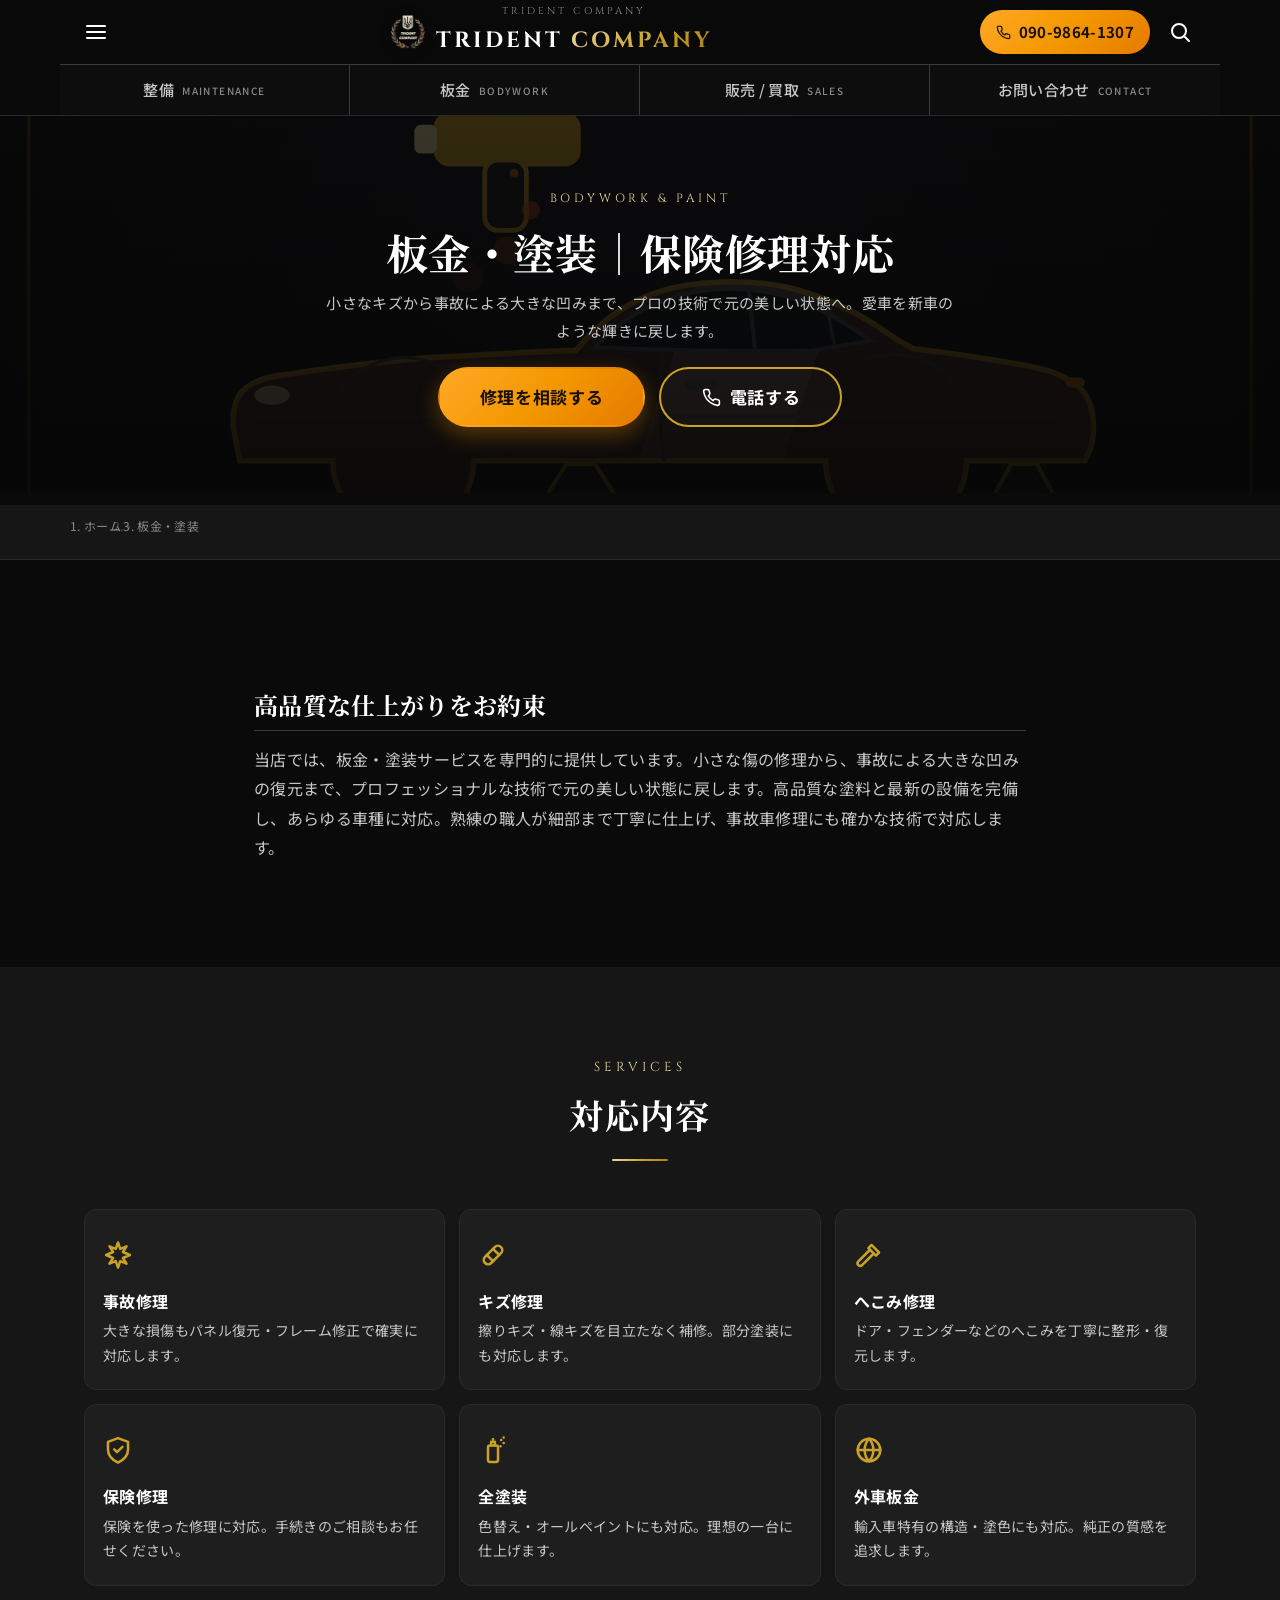
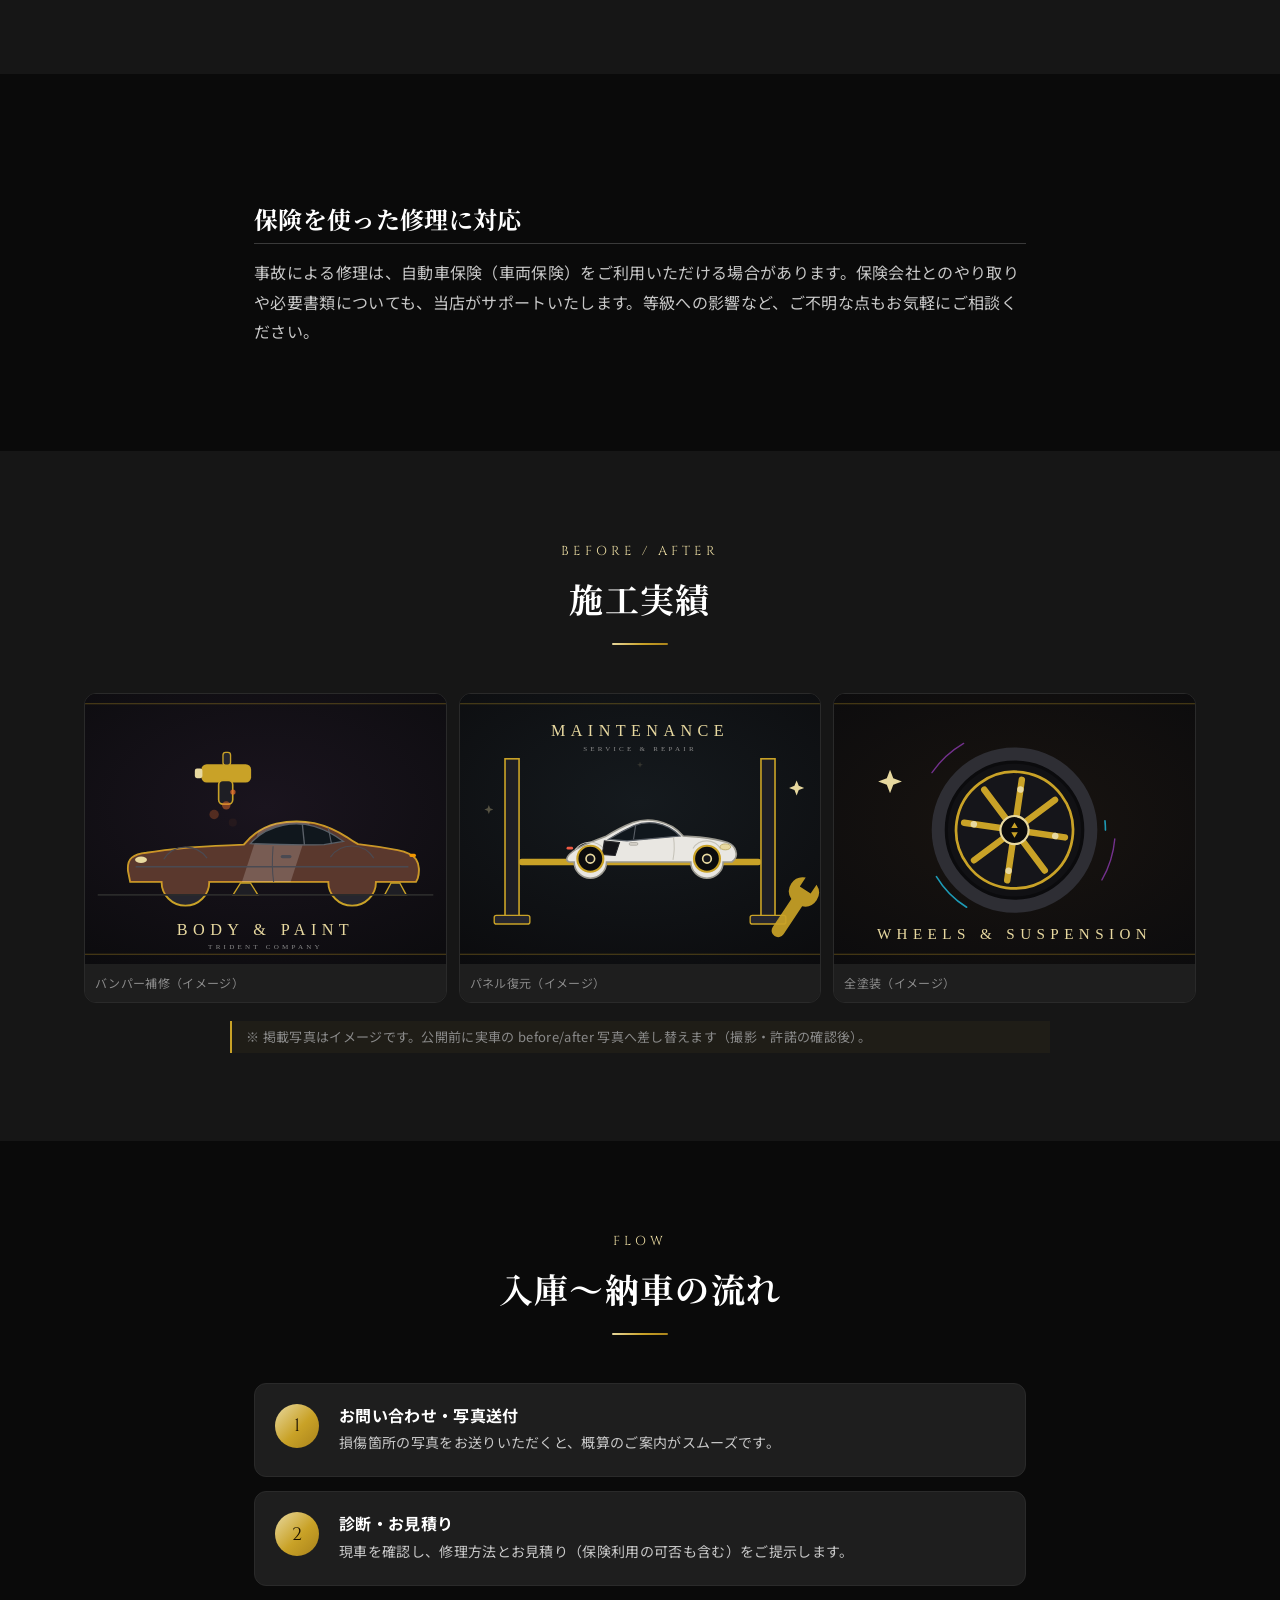
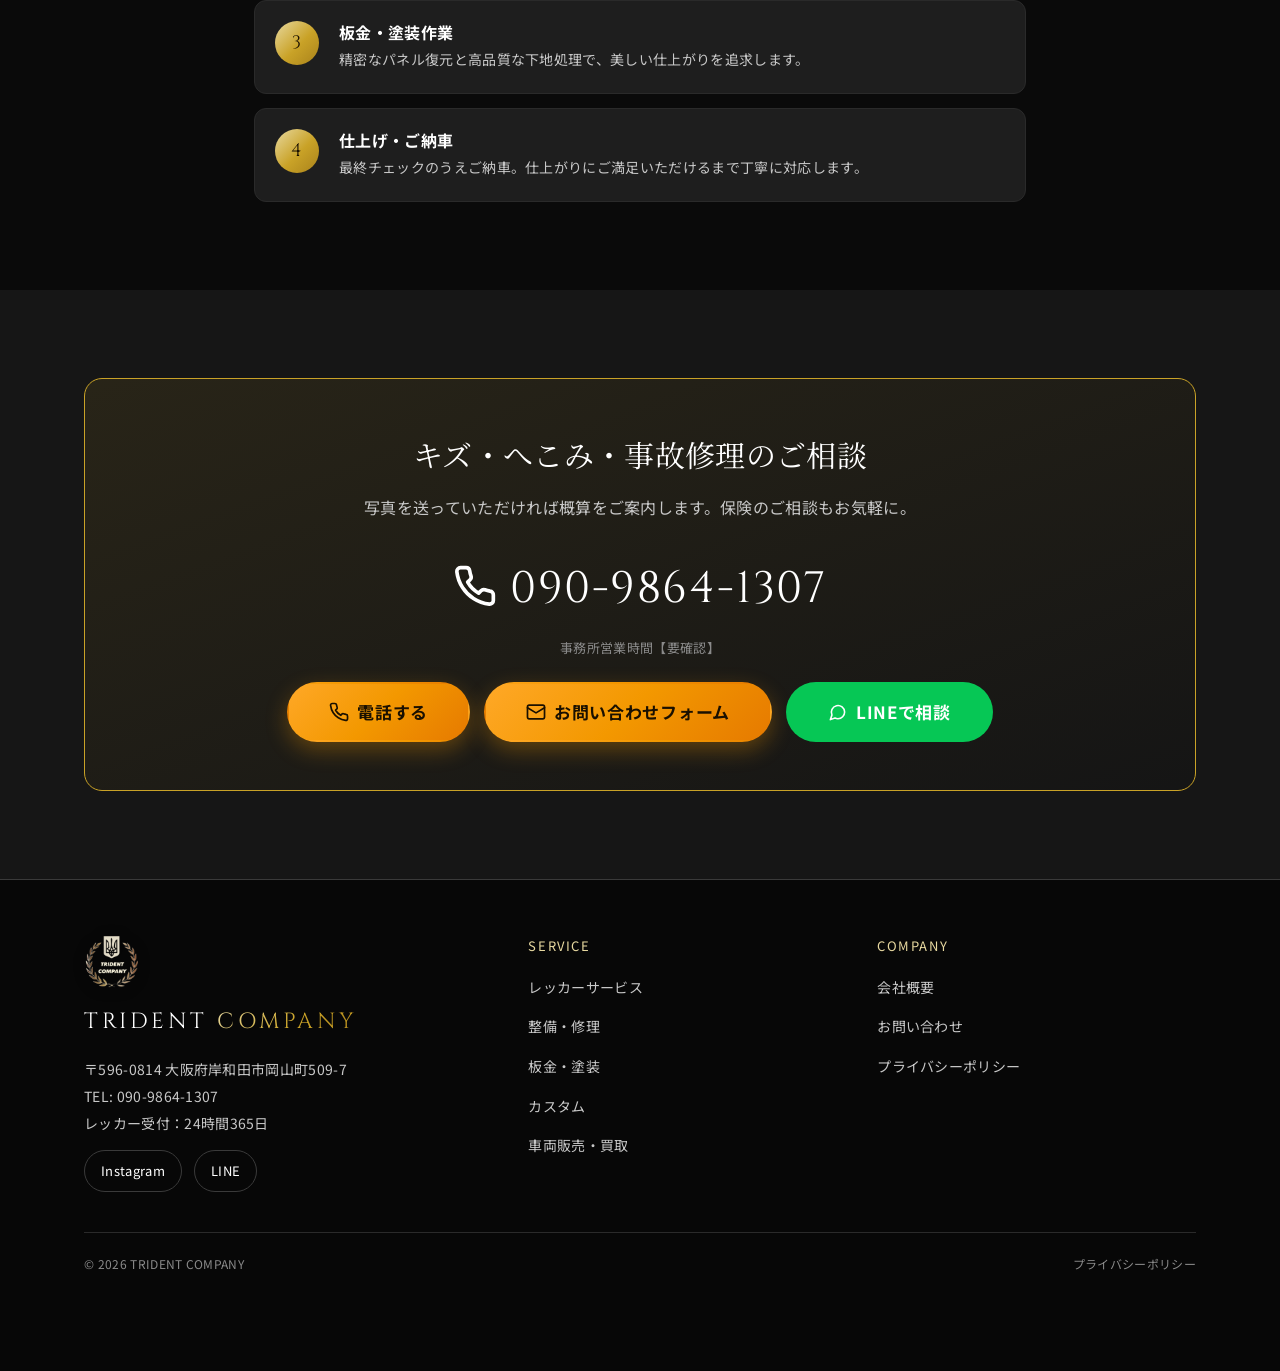
==== bodywork/index.html @ 6228c6a9 "TRYDENT COMPANY サイト v2: 各アニメーションSVGの車を実車のボディフォルムに更新 Co-Authored-By: Claude Fable 5 <noreply@anthropi" ====
<!DOCTYPE html>
<html lang="ja">
<head>
<meta charset="UTF-8">
<meta name="viewport" content="width=device-width, initial-scale=1">
<title>板金・塗装｜岸和田・大阪の板金塗装・保険修理｜TRIDENT COMPANY</title>
<meta name="description" content="岸和田・大阪で板金塗装なら TRIDENT COMPANY。事故修理・キズ修理・へこみ修理・全塗装・外車板金に対応。保険を使った修理もお任せください。高品質な塗料と最新設備で、愛車を新車のような輝きに。">
<link rel="preconnect" href="https://fonts.googleapis.com">
<link rel="preconnect" href="https://fonts.gstatic.com" crossorigin>
<link href="https://fonts.googleapis.com/css2?family=Cinzel:wght@500;600;700&family=Noto+Sans+JP:wght@400;500;700&family=Noto+Serif+JP:wght@500;700&display=swap" rel="stylesheet">
<link rel="stylesheet" href="../assets/css/style.css">
</head>
<body>

<header class="site-header">
  <div class="header-bar">
    <button class="icon-btn" data-drawer-open aria-label="メニューを開く" aria-expanded="false" aria-controls="drawer"><svg viewBox="0 0 24 24" fill="none" stroke="currentColor" stroke-width="2"><path d="M3 6h18M3 12h18M3 18h18" stroke-linecap="round"/></svg></button>
    <a href="../index.html" class="header-logo" aria-label="TRIDENT COMPANY トップへ"><img src="../assets/img/logo.png" alt="TRIDENT COMPANY エンブレム" class="header-emblem" width="36" height="36"><span class="header-logo__text"><span class="header-logo__sub">TRIDENT COMPANY</span><span class="header-logo__main"><span class="t">TRIDENT</span> <span class="c">COMPANY</span></span></span></a>
    <a href="tel:09098641307" class="header-tel"><span class="icn icn--tel" aria-hidden="true"></span> 090-9864-1307</a>
    <button class="icon-btn" aria-label="サイト内検索"><svg viewBox="0 0 24 24" fill="none" stroke="currentColor" stroke-width="2"><circle cx="11" cy="11" r="7"/><path d="M21 21l-4-4" stroke-linecap="round"/></svg></button>
  </div>
  <nav class="boxnav" aria-label="主要ナビゲーション">
    <a class="boxnav__item" href="../maintenance/index.html">整備 <span class="em">MAINTENANCE</span></a>
    <a class="boxnav__item" href="../bodywork/index.html">板金 <span class="em">BODYWORK</span></a>
    <a class="boxnav__item" href="../sales/index.html">販売 / 買取 <span class="em">SALES</span></a>
    <a class="boxnav__item" href="../contact/index.html">お問い合わせ <span class="em">CONTACT</span></a>
  </nav>
</header>

<div class="drawer" id="drawer">
  <div class="drawer__overlay" data-drawer-close></div>
  <div class="drawer__panel" role="dialog" aria-label="メニュー">
    <div class="drawer__head"><span class="drawer__brand"><img src="../assets/img/logo.png" alt="" class="header-emblem" width="28" height="28"><span class="header-logo__main"><span class="t">TRIDENT</span> <span class="c">COMPANY</span></span></span><button class="icon-btn" data-drawer-close aria-label="メニューを閉じる"><svg viewBox="0 0 24 24" fill="none" stroke="currentColor" stroke-width="2"><path d="M6 6l12 12M18 6L6 18" stroke-linecap="round"/></svg></button></div>
    <ul class="drawer__nav">
      <li><a href="../towing/index.html">レッカーサービス</a></li>
      <li><a href="../maintenance/index.html">整備・修理</a></li>
      <li><a href="../bodywork/index.html">板金・塗装</a></li>
      <li><a href="../custom/index.html">カスタム</a></li>
      <li><a href="../sales/index.html">車両販売・買取</a></li>
      <li><a href="../company/index.html">会社概要</a></li>
      <li><a href="../contact/index.html">お問い合わせ</a></li>
    </ul>
    <div class="drawer__sns"><a href="https://www.instagram.com/car_20555/" target="_blank" rel="noopener">Instagram</a><a href="#" data-line>LINEで相談</a></div>
  </div>
</div>

<main class="has-fixed-header">

  <section class="page-hero">
    <div class="page-hero__bg"><img src="../assets/img/bodywork.svg" alt="板金塗装のイメージ"></div>
    <div class="page-hero__inner container">
      <span class="page-hero__en">Bodywork & Paint</span>
      <h1 class="page-hero__title">板金・塗装｜保険修理対応</h1>
      <p class="page-hero__lead">小さなキズから事故による大きな凹みまで、プロの技術で元の美しい状態へ。愛車を新車のような輝きに戻します。</p>
      <div class="hero__cta" style="margin-top:22px"><a href="#contact" class="btn btn--primary btn--lg">修理を相談する</a><a href="tel:09098641307" class="btn btn--ghost btn--lg"><span class="btn__icon"><span class="icn icn--tel" aria-hidden="true"></span></span> 電話する</a></div>
    </div>
  </section>

  <nav class="breadcrumb" aria-label="パンくず"><div class="container"><ol><li><a href="../index.html">ホーム</a></li><li class="sep">›</li><li>板金・塗装</li></ol></div></nav>

  <section class="section">
    <div class="container container--narrow prose reveal">
      <h2>高品質な仕上がりをお約束</h2>
      <p>当店では、板金・塗装サービスを専門的に提供しています。小さな傷の修理から、事故による大きな凹みの復元まで、プロフェッショナルな技術で元の美しい状態に戻します。高品質な塗料と最新の設備を完備し、あらゆる車種に対応。熟練の職人が細部まで丁寧に仕上げ、事故車修理にも確かな技術で対応します。</p>
    </div>
  </section>

  <section class="section section--sub">
    <div class="container">
      <div class="sec-head"><span class="sec-head__en">Services</span><h2 class="sec-head__ja">対応内容</h2><div class="sec-head__divider"></div></div>
      <div class="card-grid">
        <div class="card reveal"><div class="card__icon"><span class="icn icn--collision" aria-hidden="true"></span></div><h3 class="card__title">事故修理</h3><p class="card__text">大きな損傷もパネル復元・フレーム修正で確実に対応します。</p></div>
        <div class="card reveal"><div class="card__icon"><span class="icn icn--patch" aria-hidden="true"></span></div><h3 class="card__title">キズ修理</h3><p class="card__text">擦りキズ・線キズを目立たなく補修。部分塗装にも対応します。</p></div>
        <div class="card reveal"><div class="card__icon"><span class="icn icn--hammer" aria-hidden="true"></span></div><h3 class="card__title">へこみ修理</h3><p class="card__text">ドア・フェンダーなどのへこみを丁寧に整形・復元します。</p></div>
        <div class="card reveal"><div class="card__icon"><span class="icn icn--shield" aria-hidden="true"></span></div><h3 class="card__title">保険修理</h3><p class="card__text">保険を使った修理に対応。手続きのご相談もお任せください。</p></div>
        <div class="card reveal"><div class="card__icon"><span class="icn icn--paint" aria-hidden="true"></span></div><h3 class="card__title">全塗装</h3><p class="card__text">色替え・オールペイントにも対応。理想の一台に仕上げます。</p></div>
        <div class="card reveal"><div class="card__icon"><span class="icn icn--globe" aria-hidden="true"></span></div><h3 class="card__title">外車板金</h3><p class="card__text">輸入車特有の構造・塗色にも対応。純正の質感を追求します。</p></div>
      </div>
    </div>
  </section>

  <section class="section">
    <div class="container container--narrow prose reveal">
      <h2>保険を使った修理に対応</h2>
      <p>事故による修理は、自動車保険（車両保険）をご利用いただける場合があります。保険会社とのやり取りや必要書類についても、当店がサポートいたします。等級への影響など、ご不明な点もお気軽にご相談ください。</p>
    </div>
  </section>

  <section class="section section--sub">
    <div class="container">
      <div class="sec-head"><span class="sec-head__en">Before / After</span><h2 class="sec-head__ja">施工実績</h2><div class="sec-head__divider"></div></div>
      <!-- before/after ギャラリーは採否・写真許諾を確認のうえ実車写真に差替（検討事項 C-2 / F-4） -->
      <div class="gallery reveal">
        <figure><img src="../assets/img/bodywork.svg" alt="施工実績"><figcaption>バンパー補修（イメージ）</figcaption></figure>
        <figure><img src="../assets/img/maintenance.svg" alt="施工実績"><figcaption>パネル復元（イメージ）</figcaption></figure>
        <figure><img src="../assets/img/custom-2.svg" alt="施工実績"><figcaption>全塗装（イメージ）</figcaption></figure>
      </div>
      <p class="note" style="max-width:820px;margin:18px auto 0">※ 掲載写真はイメージです。公開前に実車の before/after 写真へ差し替えます（撮影・許諾の確認後）。</p>
    </div>
  </section>

  <section class="section">
    <div class="container container--narrow">
      <div class="sec-head"><span class="sec-head__en">Flow</span><h2 class="sec-head__ja">入庫〜納車の流れ</h2><div class="sec-head__divider"></div></div>
      <div class="flow">
        <div class="flow__item reveal"><div class="flow__num"></div><div><h3 class="flow__title">お問い合わせ・写真送付</h3><p class="flow__text">損傷箇所の写真をお送りいただくと、概算のご案内がスムーズです。</p></div></div>
        <div class="flow__item reveal"><div class="flow__num"></div><div><h3 class="flow__title">診断・お見積り</h3><p class="flow__text">現車を確認し、修理方法とお見積り（保険利用の可否も含む）をご提示します。</p></div></div>
        <div class="flow__item reveal"><div class="flow__num"></div><div><h3 class="flow__title">板金・塗装作業</h3><p class="flow__text">精密なパネル復元と高品質な下地処理で、美しい仕上がりを追求します。</p></div></div>
        <div class="flow__item reveal"><div class="flow__num"></div><div><h3 class="flow__title">仕上げ・ご納車</h3><p class="flow__text">最終チェックのうえご納車。仕上がりにご満足いただけるまで丁寧に対応します。</p></div></div>
      </div>
    </div>
  </section>

  <section class="section section--sub contact-cta" id="contact">
    <div class="container">
      <div class="contact-cta__box reveal">
        <p class="contact-cta__lead">キズ・へこみ・事故修理のご相談</p>
        <p class="contact-cta__sub">写真を送っていただければ概算をご案内します。保険のご相談もお気軽に。</p>
        <a href="tel:09098641307" class="contact-cta__tel"><span class="icn icn--tel" aria-hidden="true"></span> 090-9864-1307</a>
        <p class="contact-cta__hours">事務所営業時間【要確認】</p>
        <div class="contact-cta__actions">
          <a href="tel:09098641307" class="btn btn--tel btn--lg"><span class="btn__icon"><span class="icn icn--tel" aria-hidden="true"></span></span> 電話する</a>
          <a href="../contact/index.html" class="btn btn--primary btn--lg"><span class="btn__icon"><span class="icn icn--mail" aria-hidden="true"></span></span> お問い合わせフォーム</a>
          <a href="#" data-line class="btn btn--line btn--lg"><span class="btn__icon"><span class="icn icn--chat" aria-hidden="true"></span></span> LINEで相談</a>
        </div>
      </div>
    </div>
  </section>

</main>

<footer class="site-footer">
  <div class="container">
    <div class="footer-grid">
      <div><img src="../assets/img/logo.png" alt="TRIDENT COMPANY エンブレム" class="footer-emblem" width="56" height="56"><div class="footer-logo"><span class="t">TRIDENT</span> <span class="c">COMPANY</span></div><div class="footer-info">〒596-0814 大阪府岸和田市岡山町509-7<br>TEL: <a href="tel:09098641307">090-9864-1307</a><br>レッカー受付：24時間365日</div><div class="footer-sns"><a href="https://www.instagram.com/car_20555/" target="_blank" rel="noopener">Instagram</a><a href="#" data-line>LINE</a></div></div>
      <div><div class="footer-col__title">SERVICE</div><ul class="footer-nav"><li><a href="../towing/index.html">レッカーサービス</a></li><li><a href="../maintenance/index.html">整備・修理</a></li><li><a href="../bodywork/index.html">板金・塗装</a></li><li><a href="../custom/index.html">カスタム</a></li><li><a href="../sales/index.html">車両販売・買取</a></li></ul></div>
      <div><div class="footer-col__title">COMPANY</div><ul class="footer-nav"><li><a href="../company/index.html">会社概要</a></li><li><a href="../contact/index.html">お問い合わせ</a></li><li><a href="../privacy/index.html">プライバシーポリシー</a></li></ul></div>
    </div>
    <div class="footer-bottom"><span>© <span data-year>2026</span> TRIDENT COMPANY</span><a href="../privacy/index.html">プライバシーポリシー</a></div>
  </div>
</footer>

<nav class="fixed-cta" aria-label="固定アクション"><a href="tel:09098641307" class="is-tel"><span class="ic"><span class="icn icn--tel" aria-hidden="true"></span></span>電話する</a><a href="../contact/index.html"><span class="ic"><span class="icn icn--mail" aria-hidden="true"></span></span>お問い合わせ</a><a href="#" data-line class="is-line"><span class="ic"><span class="icn icn--chat" aria-hidden="true"></span></span>LINE</a></nav>

<script src="../assets/js/main.js"></script>
</body>
</html>
---- assets/css/style.css ----
@charset "UTF-8";
/* =============================================================
   TRIDENT COMPANY — 静的先行制作 共通スタイル
   デザイントークンは docs/02_レイアウト設計書.md §2 準拠
   （黒基調＋ゴールド＋ネオン、CTAはオレンジ）
   ============================================================= */

/* ---------- Design Tokens ---------- */
:root {
  /* 背景 */
  --bg: #0A0A0A;
  --bg-sub: #161616;
  --bg-card: #1E1E1E;
  --bg-elevated: #222222;
  --border: #3A3A3A;
  --border-soft: #2A2A2A;

  /* テキスト */
  --text: #FFFFFF;
  --text-sub: #C8C8C8;
  --text-mute: #8A8A8A;

  /* ブランドアクセント（ゴールド） */
  --gold: #C9A227;
  --gold-light: #E8D9A0;
  --gold-grad: linear-gradient(135deg, #E8D9A0 0%, #C9A227 55%, #A9821B 100%);

  /* CTA / 緊急（オレンジ） */
  --orange: #F39800;
  --orange-strong: #FF8C00;
  --orange-grad: linear-gradient(135deg, #FFA827 0%, #F39800 50%, #E67A00 100%);

  /* ネオン（装飾ライン） */
  --neon-cyan: #21D4FD;
  --neon-blue: #2E5BFF;
  --neon-magenta: #C24BF5;

  /* レイアウト */
  --maxw: 1160px;
  --maxw-narrow: 820px;
  --gutter: 24px;
  --radius-btn: 999px;
  --radius-card: 12px;
  --header-h: 64px;

  /* フォント */
  --font-serif-en: "Cinzel", "Times New Roman", "YuMincho", "Yu Mincho", serif;
  --font-serif-jp: "Noto Serif JP", "YuMincho", "Yu Mincho", "Hiragino Mincho ProN", serif;
  --font-sans: "Noto Sans JP", "Hiragino Kaku Gothic ProN", "Yu Gothic", "Meiryo", sans-serif;

  /* Z-index */
  --z-header: 100;
  --z-drawer: 200;
  --z-fixedcta: 150;
}

/* ---------- Reset / Base ---------- */
* { box-sizing: border-box; }
html { scroll-behavior: smooth; -webkit-text-size-adjust: 100%; }
body {
  margin: 0;
  background: var(--bg);
  color: var(--text);
  font-family: var(--font-sans);
  font-size: 16px;
  line-height: 1.85;
  letter-spacing: .02em;
  overflow-x: hidden;
  -webkit-font-smoothing: antialiased;
}
img { max-width: 100%; height: auto; display: block; }
a { color: inherit; text-decoration: none; transition: color .2s, opacity .2s; }
a:hover { opacity: .85; }
ul { list-style: none; margin: 0; padding: 0; }
h1, h2, h3, h4 { margin: 0; font-weight: 700; line-height: 1.4; }
p { margin: 0 0 1em; }
:focus-visible { outline: 2px solid var(--orange); outline-offset: 2px; }

/* ---------- Utility ---------- */
.container { width: 100%; max-width: var(--maxw); margin-inline: auto; padding-inline: var(--gutter); }
.container--narrow { max-width: var(--maxw-narrow); }
.section { padding: 88px 0; position: relative; }
.section--sub { background: var(--bg-sub); }
.text-center { text-align: center; }
.sr-only { position: absolute; width: 1px; height: 1px; padding: 0; margin: -1px; overflow: hidden; clip: rect(0 0 0 0); white-space: nowrap; border: 0; }

/* ---------- Section Heading（英字小見出し＋日本語H2＋区切り線） ---------- */
.sec-head { text-align: center; margin-bottom: 48px; }
.sec-head__en {
  display: block;
  font-family: var(--font-serif-en);
  font-size: 13px;
  letter-spacing: .3em;
  text-transform: uppercase;
  color: var(--gold-light);
  margin-bottom: 12px;
}
.sec-head__ja {
  font-family: var(--font-serif-jp);
  font-size: clamp(22px, 3.4vw, 34px);
  letter-spacing: .04em;
}
.sec-head__divider {
  width: 56px; height: 2px; margin: 20px auto 0;
  background: var(--gold-grad); border-radius: 2px;
}
.sec-head--light .sec-head__ja { color: #0d0d0d; }
.sec-head--light .sec-head__en { color: var(--gold); }

/* ---------- Buttons ---------- */
.btn {
  display: inline-flex; align-items: center; justify-content: center; gap: .5em;
  min-height: 52px; padding: 0 30px;
  font-family: var(--font-sans); font-weight: 700; font-size: 16px; letter-spacing: .04em;
  border-radius: var(--radius-btn); border: 2px solid transparent;
  cursor: pointer; text-align: center; line-height: 1.3;
  transition: transform .15s ease, box-shadow .2s ease, background .2s ease;
}
.btn:hover { transform: translateY(-2px); opacity: 1; }
.btn__icon { font-size: 1.15em; line-height: 1; }
.btn--primary { background: var(--orange-grad); color: #1a1000; box-shadow: 0 8px 22px rgba(243,152,0,.32); }
.btn--primary:hover { box-shadow: 0 12px 30px rgba(243,152,0,.45); }
.btn--tel { background: var(--orange-grad); color: #1a1000; box-shadow: 0 8px 22px rgba(243,152,0,.32); }
.btn--line { background: #06C755; color: #fff; }
.btn--ghost { background: rgba(255,255,255,.02); color: var(--text); border-color: var(--gold); }
.btn--ghost:hover { background: rgba(201,162,39,.12); }
.btn--lg { min-height: 60px; font-size: 17px; padding: 0 40px; }
.btn--block { display: flex; width: 100%; }

/* ============================================================
   Header
   ============================================================ */
.site-header {
  position: fixed; inset: 0 0 auto 0; z-index: var(--z-header);
  background: rgba(10,10,10,.72);
  backdrop-filter: saturate(140%) blur(10px);
  border-bottom: 1px solid var(--border-soft);
}
.header-bar {
  height: var(--header-h);
  display: grid; grid-template-columns: 48px 1fr 48px; align-items: center;
  max-width: var(--maxw); margin-inline: auto; padding-inline: 14px;
}
.header-logo { text-align: center; font-family: var(--font-serif-en); letter-spacing: .18em; }
.header-logo .t { color: #fff; font-weight: 700; }
.header-logo .c { background: var(--gold-grad); -webkit-background-clip: text; background-clip: text; color: transparent; font-weight: 700; }
.header-logo__main { font-size: clamp(17px, 4.6vw, 22px); }
.header-logo__sub { display: none; }
.icon-btn {
  width: 44px; height: 44px; display: inline-flex; align-items: center; justify-content: center;
  background: transparent; border: 0; color: #fff; cursor: pointer; border-radius: 8px;
}
.icon-btn:hover { background: rgba(255,255,255,.08); }
.icon-btn svg { width: 24px; height: 24px; }

/* PC: ヘッダー右に電話ボタン（レイアウト設計書 §3.1 提案） */
.header-tel { display: none; }
@media (min-width: 992px) {
  .header-bar { grid-template-columns: 48px 1fr auto 48px; gap: 8px; }
  .header-tel {
    display: inline-flex; align-items: center; gap: 8px;
    padding: 8px 16px; border-radius: var(--radius-btn);
    background: var(--orange-grad); color: #1a1000; font-weight: 700; font-size: 15px; white-space: nowrap;
  }
  .header-logo__sub { display: block; font-size: 10px; letter-spacing: .3em; color: var(--text-mute); }
}

/* 2×2 ボックスナビ（主ナビ） */
.boxnav {
  max-width: var(--maxw); margin-inline: auto;
  display: grid; grid-template-columns: 1fr 1fr;
  border-top: 1px solid var(--border);
}
.boxnav__item {
  display: flex; flex-direction: column; align-items: center; justify-content: center; gap: 2px;
  min-height: 58px; padding: 8px 6px; text-align: center; line-height: 1.3;
  border-right: 1px solid var(--border); border-bottom: 1px solid var(--border);
  font-size: 15px; font-weight: 500; color: var(--text-sub);
  background: rgba(255,255,255,.015);
  transition: background .2s, color .2s;
}
.boxnav__item:nth-child(2n) { border-right: 0; }
.boxnav__item:hover { background: rgba(201,162,39,.10); color: #fff; }
.boxnav__item .em { font-size: 10px; letter-spacing: .14em; color: var(--text-mute); }
@media (min-width: 992px) {
  .boxnav { grid-template-columns: repeat(4, 1fr); }
  .boxnav__item { flex-direction: row; gap: 8px; border-bottom: 0; min-height: 50px; }
  .boxnav__item:nth-child(2n) { border-right: 1px solid var(--border); }
  .boxnav__item:last-child { border-right: 0; }
}

/* body の上部余白（固定ヘッダー＋ボックスナビ分） */
.has-fixed-header { padding-top: calc(var(--header-h) + 57px); }
@media (min-width: 992px) { .has-fixed-header { padding-top: calc(var(--header-h) + 51px); } }

/* ---------- 通知バー ---------- */
.notice-bar {
  background: linear-gradient(90deg, #1a1305, #2a1e06);
  border-bottom: 1px solid var(--border-soft);
  overflow: hidden; white-space: nowrap;
}
.notice-bar__track { display: inline-block; padding: 9px 0; animation: marquee 22s linear infinite; }
.notice-bar__track span { padding: 0 40px; font-size: 13px; color: var(--gold-light); letter-spacing: .05em; }
@keyframes marquee { from { transform: translateX(0); } to { transform: translateX(-50%); } }
@media (prefers-reduced-motion: reduce) { .notice-bar__track { animation: none; padding-left: 16px; } }

/* ---------- ハンバーガー ドロワー ---------- */
.drawer {
  position: fixed; inset: 0; z-index: var(--z-drawer);
  visibility: hidden; opacity: 0; transition: opacity .3s, visibility .3s;
}
.drawer.is-open { visibility: visible; opacity: 1; }
.drawer__overlay { position: absolute; inset: 0; background: rgba(0,0,0,.6); }
.drawer__panel {
  position: absolute; top: 0; right: 0; height: 100%; width: min(86vw, 360px);
  background: #0d0d0d; border-left: 1px solid var(--border);
  padding: 20px 22px; overflow-y: auto;
  transform: translateX(100%); transition: transform .3s ease;
}
.drawer.is-open .drawer__panel { transform: translateX(0); }
.drawer__head { display: flex; justify-content: space-between; align-items: center; margin-bottom: 18px; }
.drawer__head .header-logo__main { font-size: 18px; font-family: var(--font-serif-en); letter-spacing: .16em; }
.drawer__nav li { border-bottom: 1px solid var(--border-soft); }
.drawer__nav a { display: block; padding: 15px 4px; font-size: 15px; }
.drawer__nav a:hover { color: var(--gold-light); }
.drawer__sns { display: flex; gap: 12px; margin-top: 22px; }
.drawer__sns a {
  flex: 1; text-align: center; padding: 12px; border: 1px solid var(--border); border-radius: 8px; font-size: 14px;
}

/* ============================================================
   Hero（トップ）
   ============================================================ */
.hero {
  position: relative; min-height: 78vh; display: flex; align-items: center; justify-content: center;
  text-align: center; overflow: hidden;
  background: #050505;
}
.hero__bg { position: absolute; inset: 0; z-index: 0; }
.hero__bg img { width: 100%; height: 100%; object-fit: cover; opacity: .9; }
.hero__bg::after { content: ""; position: absolute; inset: 0; background: radial-gradient(120% 90% at 50% 40%, rgba(5,5,5,.15), rgba(5,5,5,.72) 78%); }
.hero__inner { position: relative; z-index: 1; padding: 100px 20px; }
.hero__logo {
  font-family: var(--font-serif-en); letter-spacing: .12em; line-height: 1.15;
  text-shadow: 0 4px 30px rgba(0,0,0,.7);
}
.hero__logo .l1 { display: block; font-size: clamp(34px, 9vw, 76px); color: #fff; }
.hero__logo .l2 { display: block; font-size: clamp(26px, 7vw, 60px); background: var(--gold-grad); -webkit-background-clip: text; background-clip: text; color: transparent; }
.hero__copy { margin: 22px auto 30px; max-width: 640px; font-size: clamp(15px, 2.4vw, 19px); color: var(--text-sub); font-weight: 500; }
.hero__cta { display: flex; flex-wrap: wrap; gap: 14px; justify-content: center; }
.hero__scroll { position: absolute; bottom: 22px; left: 50%; transform: translateX(-50%); z-index: 1; font-size: 12px; letter-spacing: .25em; color: var(--text-mute); }
.hero__scroll::after { content: ""; display: block; width: 1px; height: 34px; margin: 8px auto 0; background: linear-gradient(var(--text-mute), transparent); }

/* ============================================================
   サービス紹介セクション（画像＋見出し＋本文＋CTA、交互）
   ============================================================ */
.service-row { display: grid; gap: 34px; align-items: center; }
.service-row + .service-row { margin-top: 72px; }
.service-row__media { position: relative; border-radius: var(--radius-card); overflow: hidden; border: 1px solid var(--border-soft); }
.service-row__media img { width: 100%; aspect-ratio: 16/10; object-fit: cover; }
.service-row__badge {
  position: absolute; top: 14px; left: 14px; padding: 6px 14px; border-radius: var(--radius-btn);
  background: rgba(0,0,0,.6); border: 1px solid var(--gold); color: var(--gold-light); font-size: 12px; letter-spacing: .1em;
}
.service-row__en { font-family: var(--font-serif-en); font-size: 12px; letter-spacing: .28em; color: var(--gold-light); text-transform: uppercase; }
.service-row__title { font-family: var(--font-serif-jp); font-size: clamp(21px, 3vw, 28px); margin: 8px 0 14px; }
.service-row__text { color: var(--text-sub); margin-bottom: 22px; }
.service-row__actions { display: flex; flex-wrap: wrap; gap: 12px; }
@media (min-width: 860px) {
  .service-row { grid-template-columns: 1fr 1fr; gap: 48px; }
  .service-row--reverse .service-row__media { order: 2; }
}
/* レッカー＝最重要（強調） */
.service-row--feature { padding: 26px; border: 1px solid var(--gold); border-radius: 16px; background: linear-gradient(160deg, rgba(201,162,39,.06), rgba(0,0,0,0)); }

/* ---------- カード（サービス特徴 / 対応内容） ---------- */
.card-grid { display: grid; grid-template-columns: repeat(2, 1fr); gap: 14px; }
@media (min-width: 720px) { .card-grid { grid-template-columns: repeat(3, 1fr); } }
.card {
  background: var(--bg-card); border: 1px solid var(--border-soft); border-radius: var(--radius-card);
  padding: 22px 18px; transition: border-color .2s, transform .2s, box-shadow .2s;
}
.card:hover { border-color: var(--gold); transform: translateY(-3px); box-shadow: 0 10px 28px rgba(0,0,0,.4); }
.card__icon { font-size: 26px; margin-bottom: 10px; }
.card__title { font-size: 16px; margin-bottom: 6px; }
.card__text { font-size: 14px; color: var(--text-sub); margin: 0; line-height: 1.75; }

/* ---------- 選ばれる理由 ---------- */
.reason-grid { display: grid; gap: 16px; grid-template-columns: 1fr; }
@media (min-width: 720px) { .reason-grid { grid-template-columns: repeat(3, 1fr); } }
.reason {
  text-align: center; padding: 30px 22px; border: 1px solid var(--border-soft);
  border-radius: var(--radius-card); background: var(--bg-card);
}
.reason__no { font-family: var(--font-serif-en); font-size: 30px; background: var(--gold-grad); -webkit-background-clip: text; background-clip: text; color: transparent; }
.reason__title { font-size: 18px; margin: 8px 0 10px; }
.reason__text { font-size: 14px; color: var(--text-sub); margin: 0; }

/* ---------- 対応メーカー ---------- */
.maker-group { margin-bottom: 26px; }
.maker-group__label { font-size: 13px; letter-spacing: .1em; color: var(--gold-light); margin-bottom: 12px; }
.maker-list { display: flex; flex-wrap: wrap; gap: 10px; }
.maker-list li {
  padding: 9px 16px; border: 1px solid var(--border); border-radius: var(--radius-btn);
  font-size: 14px; color: var(--text-sub); background: rgba(255,255,255,.02);
}

/* ---------- Instagram グリッド ---------- */
.ig-grid { display: grid; grid-template-columns: repeat(3, 1fr); gap: 8px; }
.ig-grid a { position: relative; aspect-ratio: 1; border-radius: 6px; overflow: hidden; border: 1px solid var(--border-soft); }
.ig-grid img { width: 100%; height: 100%; object-fit: cover; }
.ig-note { text-align: center; margin-top: 22px; }

/* ---------- 会社概要（情報＋地図） ---------- */
.company-cols { display: grid; gap: 28px; }
@media (min-width: 860px) { .company-cols { grid-template-columns: 1fr 1fr; align-items: start; } }
.info-table { width: 100%; border-collapse: collapse; }
.info-table th, .info-table td { text-align: left; padding: 14px 6px; border-bottom: 1px solid var(--border-soft); font-size: 15px; vertical-align: top; }
.info-table th { width: 34%; color: var(--gold-light); font-weight: 600; white-space: nowrap; }
.info-table td { color: var(--text-sub); }
.map-embed { position: relative; width: 100%; aspect-ratio: 4/3; border-radius: var(--radius-card); overflow: hidden; border: 1px solid var(--border); }
.map-embed iframe { position: absolute; inset: 0; width: 100%; height: 100%; border: 0; }
.map-placeholder { display: flex; align-items: center; justify-content: center; height: 100%; color: var(--text-mute); background: var(--bg-card); text-align: center; padding: 20px; font-size: 14px; }

/* ---------- FAQ アコーディオン ---------- */
.faq { max-width: 820px; margin-inline: auto; }
.faq__item { border-bottom: 1px solid var(--border-soft); }
.faq__q {
  width: 100%; display: flex; justify-content: space-between; align-items: center; gap: 16px;
  padding: 20px 4px; background: none; border: 0; color: var(--text); cursor: pointer;
  font-size: 16px; font-weight: 600; text-align: left; font-family: var(--font-sans);
}
.faq__q .mark { flex: none; width: 22px; height: 22px; position: relative; }
.faq__q .mark::before, .faq__q .mark::after { content: ""; position: absolute; inset: 50% 0 auto 0; height: 2px; background: var(--gold); transition: transform .25s; }
.faq__q .mark::after { transform: rotate(90deg); }
.faq__item.is-open .mark::after { transform: rotate(0); }
.faq__a { max-height: 0; overflow: hidden; transition: max-height .3s ease; }
.faq__a p { padding: 0 4px 20px; color: var(--text-sub); margin: 0; font-size: 15px; }

/* ============================================================
   お問い合わせ CTA（レッカーCTAのスクロール先 #contact）
   ============================================================ */
.contact-cta { scroll-margin-top: 120px; }
.contact-cta__box {
  text-align: center; padding: 48px 24px; border-radius: 18px;
  border: 1px solid var(--gold);
  background: linear-gradient(160deg, rgba(201,162,39,.10), rgba(20,20,20,.6));
}
.contact-cta__lead { font-family: var(--font-serif-jp); font-size: clamp(20px, 3.2vw, 30px); margin-bottom: 10px; }
.contact-cta__sub { color: var(--text-sub); margin-bottom: 26px; }
.contact-cta__tel { font-family: var(--font-serif-en); font-size: clamp(28px, 6vw, 44px); letter-spacing: .04em; display: inline-block; margin-bottom: 6px; }
.contact-cta__hours { font-size: 13px; color: var(--text-mute); margin-bottom: 22px; }
.contact-cta__actions { display: flex; flex-wrap: wrap; gap: 14px; justify-content: center; }

/* ============================================================
   下層ページ：ページヒーロー＋パンくず
   ============================================================ */
.page-hero { position: relative; padding: 66px 0; text-align: center; overflow: hidden; background: #060606; }
.page-hero__bg { position: absolute; inset: 0; z-index: 0; }
.page-hero__bg img { width: 100%; height: 100%; object-fit: cover; opacity: .5; }
.page-hero__bg::after { content: ""; position: absolute; inset: 0; background: linear-gradient(180deg, rgba(6,6,6,.55), rgba(6,6,6,.85)); }
.page-hero__inner { position: relative; z-index: 1; }
.page-hero__en { font-family: var(--font-serif-en); letter-spacing: .3em; font-size: 12px; color: var(--gold-light); text-transform: uppercase; }
.page-hero__title { font-family: var(--font-serif-jp); font-size: clamp(26px, 5vw, 42px); margin: 12px 0 8px; }
.page-hero__lead { color: var(--text-sub); max-width: 640px; margin: 0 auto; font-size: 15px; }
.breadcrumb { background: var(--bg-sub); border-bottom: 1px solid var(--border-soft); }
.breadcrumb ol { display: flex; flex-wrap: wrap; gap: 6px; align-items: center; padding: 10px 0; font-size: 12px; color: var(--text-mute); }
.breadcrumb a:hover { color: var(--gold-light); }
.breadcrumb .sep { opacity: .5; }

/* ---------- 入庫〜納車の流れ / 依頼の流れ ---------- */
.flow { counter-reset: step; display: grid; gap: 14px; }
.flow__item {
  display: grid; grid-template-columns: 48px 1fr; gap: 16px; align-items: start;
  padding: 20px; border: 1px solid var(--border-soft); border-radius: var(--radius-card); background: var(--bg-card);
}
.flow__num {
  counter-increment: step; width: 44px; height: 44px; border-radius: 50%;
  display: flex; align-items: center; justify-content: center;
  font-family: var(--font-serif-en); font-size: 18px; color: #1a1000; background: var(--gold-grad);
}
.flow__num::before { content: counter(step); }
.flow__title { font-size: 16px; margin-bottom: 4px; }
.flow__text { font-size: 14px; color: var(--text-sub); margin: 0; }

/* ---------- 汎用リッチテキスト ---------- */
.prose { max-width: 820px; margin-inline: auto; }
.prose h2 { font-family: var(--font-serif-jp); font-size: 24px; margin: 40px 0 14px; padding-bottom: 8px; border-bottom: 1px solid var(--border); }
.prose h3 { font-size: 18px; margin: 26px 0 10px; color: var(--gold-light); }
.prose p, .prose li { color: var(--text-sub); }
.prose ul { list-style: disc; padding-left: 1.3em; margin: 0 0 1.2em; }
.prose ul li { margin-bottom: .4em; }
.note { font-size: 13px; color: var(--text-mute); border-left: 2px solid var(--gold); padding: 4px 0 4px 14px; background: rgba(201,162,39,.05); }

/* ---------- 施工事例（ギャラリー） ---------- */
.gallery { display: grid; grid-template-columns: repeat(2, 1fr); gap: 12px; }
@media (min-width: 720px) { .gallery { grid-template-columns: repeat(3, 1fr); } }
.gallery figure { margin: 0; border-radius: var(--radius-card); overflow: hidden; border: 1px solid var(--border-soft); }
.gallery img { width: 100%; aspect-ratio: 4/3; object-fit: cover; }
.gallery figcaption { padding: 8px 10px; font-size: 12px; color: var(--text-mute); background: var(--bg-card); }

/* ============================================================
   フォーム（お問い合わせ）
   ============================================================ */
.form { max-width: 720px; margin-inline: auto; }
.form__row { margin-bottom: 20px; }
.form__label { display: block; font-size: 14px; font-weight: 600; margin-bottom: 8px; }
.form__label .req { color: var(--orange); font-size: 12px; margin-left: 6px; }
.form__label .opt { color: var(--text-mute); font-size: 12px; margin-left: 6px; }
.form input[type=text], .form input[type=tel], .form input[type=email], .form select, .form textarea {
  width: 100%; padding: 13px 14px; font-size: 16px; color: var(--text);
  background: var(--bg-card); border: 1px solid var(--border); border-radius: 8px; font-family: inherit;
}
.form input:focus, .form select:focus, .form textarea:focus { border-color: var(--gold); outline: none; }
.form textarea { min-height: 140px; resize: vertical; }
.form__consent { display: flex; gap: 10px; align-items: flex-start; font-size: 14px; color: var(--text-sub); }
.form__consent input { margin-top: 5px; }
.form__submit { text-align: center; margin-top: 12px; }

/* ============================================================
   フッター
   ============================================================ */
.site-footer { background: #070707; border-top: 1px solid var(--border); padding: 54px 0 96px; }
.footer-grid { display: grid; gap: 30px; }
@media (min-width: 820px) { .footer-grid { grid-template-columns: 1.3fr 1fr 1fr; } }
.footer-logo { font-family: var(--font-serif-en); letter-spacing: .16em; font-size: 22px; margin-bottom: 14px; }
.footer-logo .c { background: var(--gold-grad); -webkit-background-clip: text; background-clip: text; color: transparent; }
.footer-info { font-size: 14px; color: var(--text-sub); line-height: 1.9; }
.footer-info a { color: var(--text-sub); }
.footer-sns { display: flex; gap: 12px; margin-top: 14px; }
.footer-sns a { padding: 8px 16px; border: 1px solid var(--border); border-radius: var(--radius-btn); font-size: 13px; }
.footer-col__title { font-size: 13px; letter-spacing: .12em; color: var(--gold-light); margin-bottom: 14px; }
.footer-nav li { margin-bottom: 10px; }
.footer-nav a { font-size: 14px; color: var(--text-sub); }
.footer-nav a:hover { color: #fff; }
.footer-bottom { margin-top: 40px; padding-top: 20px; border-top: 1px solid var(--border-soft); display: flex; flex-wrap: wrap; gap: 10px 24px; justify-content: space-between; font-size: 12px; color: var(--text-mute); }

/* ============================================================
   下部固定 CTA バー（SP）
   ============================================================ */
.fixed-cta {
  position: fixed; inset: auto 0 0 0; z-index: var(--z-fixedcta);
  display: grid; grid-template-columns: 1.2fr 1fr 1fr;
  background: rgba(10,10,10,.92); backdrop-filter: blur(8px); border-top: 1px solid var(--border);
}
.fixed-cta a {
  display: flex; flex-direction: column; align-items: center; justify-content: center; gap: 2px;
  padding: 9px 4px; font-size: 11px; font-weight: 700; color: var(--text-sub);
  border-right: 1px solid var(--border-soft);
}
.fixed-cta a:last-child { border-right: 0; }
.fixed-cta a .ic { font-size: 19px; }
.fixed-cta a.is-tel { background: var(--orange-grad); color: #1a1000; }
.fixed-cta a.is-line { color: #06C755; }
@media (min-width: 992px) { .fixed-cta { display: none; } }

/* ============================================================
   アニメーション（フェードイン）
   ============================================================ */
.reveal { opacity: 0; transform: translateY(24px); transition: opacity .7s ease, transform .7s ease; }
.reveal.is-in { opacity: 1; transform: none; }
@media (prefers-reduced-motion: reduce) { .reveal { opacity: 1; transform: none; transition: none; } }

/* ============================================================
   アイコンシステム（絵文字代替：currentColorで着色されるラインアイコン）
   ============================================================ */
.icn {
  --i: none;
  display: inline-block; width: 1em; height: 1em; flex: none;
  vertical-align: -.12em;
  background: currentColor;
  -webkit-mask: var(--i) no-repeat center / contain;
  mask: var(--i) no-repeat center / contain;
}
.card__icon .icn { color: var(--gold); width: 1.15em; height: 1.15em; }
.notice-bar__track .icn { color: var(--orange); }
.icn--tel{--i:url('data:image/svg+xml,<svg xmlns="http://www.w3.org/2000/svg" viewBox="0 0 24 24" fill="none" stroke="black" stroke-width="2" stroke-linecap="round" stroke-linejoin="round"><path d="M22 16.9v3a2 2 0 0 1-2.2 2 19.8 19.8 0 0 1-8.6-3.1 19.5 19.5 0 0 1-6-6A19.8 19.8 0 0 1 2.1 4.2 2 2 0 0 1 4.1 2h3a2 2 0 0 1 2 1.7 12.8 12.8 0 0 0 .7 2.8 2 2 0 0 1-.5 2.1L8 9.9a16 16 0 0 0 6 6l1.3-1.3a2 2 0 0 1 2.1-.5 12.8 12.8 0 0 0 2.8.7 2 2 0 0 1 1.8 2.1z"/></svg>')}
.icn--mail{--i:url('data:image/svg+xml,<svg xmlns="http://www.w3.org/2000/svg" viewBox="0 0 24 24" fill="none" stroke="black" stroke-width="2" stroke-linecap="round" stroke-linejoin="round"><rect x="2" y="4" width="20" height="16" rx="2"/><path d="m22 7-10 6L2 7"/></svg>')}
.icn--chat{--i:url('data:image/svg+xml,<svg xmlns="http://www.w3.org/2000/svg" viewBox="0 0 24 24" fill="none" stroke="black" stroke-width="2" stroke-linecap="round" stroke-linejoin="round"><path d="M21 11.5a8.4 8.4 0 0 1-8.4 8.4 8.3 8.3 0 0 1-3.8-.9L3 21l2-5.8a8.4 8.4 0 1 1 16-3.7z"/></svg>')}
.icn--siren{--i:url('data:image/svg+xml,<svg xmlns="http://www.w3.org/2000/svg" viewBox="0 0 24 24" fill="none" stroke="black" stroke-width="2" stroke-linecap="round" stroke-linejoin="round"><path d="M7 17v-5a5 5 0 0 1 10 0v5"/><rect x="4" y="17" width="16" height="4" rx="1"/><path d="M12 3v1M5.6 5.6l1.2 1.2M18.4 5.6l-1.2 1.2"/></svg>')}
.icn--car{--i:url('data:image/svg+xml,<svg xmlns="http://www.w3.org/2000/svg" viewBox="0 0 24 24" fill="none" stroke="black" stroke-width="2" stroke-linecap="round" stroke-linejoin="round"><path d="M5 11l1.7-4.2A2 2 0 0 1 8.6 5.5h6.8a2 2 0 0 1 1.9 1.3L19 11"/><path d="M3 16v-3.5A1.5 1.5 0 0 1 4.5 11h15a1.5 1.5 0 0 1 1.5 1.5V16"/><circle cx="7" cy="17" r="2"/><circle cx="17" cy="17" r="2"/><path d="M9 17h6"/></svg>')}
.icn--wrench{--i:url('data:image/svg+xml,<svg xmlns="http://www.w3.org/2000/svg" viewBox="0 0 24 24" fill="none" stroke="black" stroke-width="2" stroke-linecap="round" stroke-linejoin="round"><path d="M14.7 6.3a1 1 0 0 0 0 1.4l1.6 1.6a1 1 0 0 0 1.4 0l3.8-3.8a6 6 0 0 1-7.9 7.9l-6.9 6.9a2.1 2.1 0 0 1-3-3l6.9-6.9a6 6 0 0 1 7.9-7.9z"/></svg>')}
.icn--battery{--i:url('data:image/svg+xml,<svg xmlns="http://www.w3.org/2000/svg" viewBox="0 0 24 24" fill="none" stroke="black" stroke-width="2" stroke-linecap="round" stroke-linejoin="round"><rect x="2" y="8" width="17" height="9" rx="2"/><path d="M22 11v3M6.5 10.5v4M10.5 10.5v4"/></svg>')}
.icn--gear{--i:url('data:image/svg+xml,<svg xmlns="http://www.w3.org/2000/svg" viewBox="0 0 24 24" fill="none" stroke="black" stroke-width="2" stroke-linecap="round" stroke-linejoin="round"><circle cx="12" cy="12" r="3.5"/><path d="M12 2.5v3M12 18.5v3M2.5 12h3M18.5 12h3M5.3 5.3l2.1 2.1M16.6 16.6l2.1 2.1M18.7 5.3l-2.1 2.1M7.4 16.6l-2.1 2.1"/></svg>')}
.icn--parking{--i:url('data:image/svg+xml,<svg xmlns="http://www.w3.org/2000/svg" viewBox="0 0 24 24" fill="none" stroke="black" stroke-width="2" stroke-linecap="round" stroke-linejoin="round"><rect x="3" y="3" width="18" height="18" rx="3"/><path d="M9 17V7h4.5a3 3 0 0 1 0 6H9"/></svg>')}
.icn--road{--i:url('data:image/svg+xml,<svg xmlns="http://www.w3.org/2000/svg" viewBox="0 0 24 24" fill="none" stroke="black" stroke-width="2" stroke-linecap="round" stroke-linejoin="round"><path d="M4.5 21 10 3M19.5 21 14 3M12 7v2M12 12.5V15M12 18.5V21"/></svg>')}
.icn--clipboard{--i:url('data:image/svg+xml,<svg xmlns="http://www.w3.org/2000/svg" viewBox="0 0 24 24" fill="none" stroke="black" stroke-width="2" stroke-linecap="round" stroke-linejoin="round"><rect x="5" y="4" width="14" height="18" rx="2"/><rect x="9" y="2" width="6" height="4" rx="1"/><path d="M9 11.5h6M9 15.5h6"/></svg>')}
.icn--search{--i:url('data:image/svg+xml,<svg xmlns="http://www.w3.org/2000/svg" viewBox="0 0 24 24" fill="none" stroke="black" stroke-width="2" stroke-linecap="round" stroke-linejoin="round"><circle cx="11" cy="11" r="7"/><path d="m21 21-4.3-4.3"/></svg>')}
.icn--tools{--i:url('data:image/svg+xml,<svg xmlns="http://www.w3.org/2000/svg" viewBox="0 0 24 24" fill="none" stroke="black" stroke-width="2" stroke-linecap="round" stroke-linejoin="round"><rect x="2.5" y="8" width="19" height="12" rx="2"/><path d="M8.5 8V6a2 2 0 0 1 2-2h3a2 2 0 0 1 2 2v2M2.5 13h19M10 13v2.5M14 13v2.5"/></svg>')}
.icn--oil{--i:url('data:image/svg+xml,<svg xmlns="http://www.w3.org/2000/svg" viewBox="0 0 24 24" fill="none" stroke="black" stroke-width="2" stroke-linecap="round" stroke-linejoin="round"><path d="M12 3s6.5 7 6.5 11.2a6.5 6.5 0 0 1-13 0C5.5 10 12 3 12 3z"/></svg>')}
.icn--brake{--i:url('data:image/svg+xml,<svg xmlns="http://www.w3.org/2000/svg" viewBox="0 0 24 24" fill="none" stroke="black" stroke-width="2" stroke-linecap="round" stroke-linejoin="round"><circle cx="12" cy="12" r="8.5"/><circle cx="12" cy="12" r="3"/><path d="M12 6v.01M18 12h-.01M12 18v-.01M6 12h.01"/></svg>')}
.icn--bolt{--i:url('data:image/svg+xml,<svg xmlns="http://www.w3.org/2000/svg" viewBox="0 0 24 24" fill="none" stroke="black" stroke-width="2" stroke-linecap="round" stroke-linejoin="round"><path d="M13 2 4.5 13.5H11L9.5 22 18 10.5h-6.5z"/></svg>')}
.icn--collision{--i:url('data:image/svg+xml,<svg xmlns="http://www.w3.org/2000/svg" viewBox="0 0 24 24" fill="none" stroke="black" stroke-width="2" stroke-linecap="round" stroke-linejoin="round"><path d="m12 2 1.8 5.1 5-2-2.9 4.5 5.6 2.4-5.6 2.4 2.9 4.5-5-2L12 22l-1.8-5.1-5 2 2.9-4.5L2.5 12l5.6-2.4-2.9-4.5 5 2z"/></svg>')}
.icn--patch{--i:url('data:image/svg+xml,<svg xmlns="http://www.w3.org/2000/svg" viewBox="0 0 24 24" fill="none" stroke="black" stroke-width="2" stroke-linecap="round" stroke-linejoin="round"><g transform="rotate(-45 12 12)"><rect x="3" y="8.5" width="18" height="7" rx="3.5"/><path d="M8.5 8.5v7M15.5 8.5v7"/></g></svg>')}
.icn--hammer{--i:url('data:image/svg+xml,<svg xmlns="http://www.w3.org/2000/svg" viewBox="0 0 24 24" fill="none" stroke="black" stroke-width="2" stroke-linecap="round" stroke-linejoin="round"><path d="m14 4 6 6-2.5 2.5-6-6z"/><path d="M12.8 7.8 3.5 17a2.1 2.1 0 0 0 3 3l9.2-9.2"/></svg>')}
.icn--shield{--i:url('data:image/svg+xml,<svg xmlns="http://www.w3.org/2000/svg" viewBox="0 0 24 24" fill="none" stroke="black" stroke-width="2" stroke-linecap="round" stroke-linejoin="round"><path d="M12 2.5 20 5.5v6c0 4.8-3.4 8.2-8 10.5-4.6-2.3-8-5.7-8-10.5v-6z"/><path d="m9 11.5 2.2 2.2 4.3-4.2"/></svg>')}
.icn--paint{--i:url('data:image/svg+xml,<svg xmlns="http://www.w3.org/2000/svg" viewBox="0 0 24 24" fill="none" stroke="black" stroke-width="2" stroke-linecap="round" stroke-linejoin="round"><rect x="8" y="8.5" width="8" height="13" rx="1.5"/><path d="M10.5 8.5v-3h3v3M11.9 3.5h.2"/><path d="M18.5 4h.01M20.5 6.5h.01M20.5 2h.01M18 9h.01"/></svg>')}
.icn--globe{--i:url('data:image/svg+xml,<svg xmlns="http://www.w3.org/2000/svg" viewBox="0 0 24 24" fill="none" stroke="black" stroke-width="2" stroke-linecap="round" stroke-linejoin="round"><circle cx="12" cy="12" r="9"/><path d="M3 12h18M12 3a13.4 13.4 0 0 1 0 18M12 3a13.4 13.4 0 0 0 0 18"/></svg>')}
.icn--sport{--i:url('data:image/svg+xml,<svg xmlns="http://www.w3.org/2000/svg" viewBox="0 0 24 24" fill="none" stroke="black" stroke-width="2" stroke-linecap="round" stroke-linejoin="round"><path d="M2.5 14.5 6 13l3-3.5h6l3.5 3.5h2.5a1 1 0 0 1 1 1v2.5h-2"/><circle cx="6.8" cy="16.5" r="1.8"/><circle cx="16.8" cy="16.5" r="1.8"/><path d="M8.6 16.5h6.4M2.5 14.5v2h2.3"/></svg>')}
.icn--wheel{--i:url('data:image/svg+xml,<svg xmlns="http://www.w3.org/2000/svg" viewBox="0 0 24 24" fill="none" stroke="black" stroke-width="2" stroke-linecap="round" stroke-linejoin="round"><circle cx="12" cy="12" r="9"/><circle cx="12" cy="12" r="3"/><path d="M12 3v6M12 15v6M3 12h6M15 12h6"/></svg>')}
.icn--spring{--i:url('data:image/svg+xml,<svg xmlns="http://www.w3.org/2000/svg" viewBox="0 0 24 24" fill="none" stroke="black" stroke-width="2" stroke-linecap="round" stroke-linejoin="round"><path d="M6.5 3.5h11M6.5 20.5h11M16 3.5 8 6.3l8 2.8-8 2.9 8 2.8-8 2.9 8 2.8"/></svg>')}
.icn--exhaust{--i:url('data:image/svg+xml,<svg xmlns="http://www.w3.org/2000/svg" viewBox="0 0 24 24" fill="none" stroke="black" stroke-width="2" stroke-linecap="round" stroke-linejoin="round"><path d="M3 8h9.5A2.5 2.5 0 1 0 10 5.5M3 12h13.5a2.5 2.5 0 1 1-2.5 2.5M3 16h6a2.2 2.2 0 1 1-2.2 2.2"/></svg>')}
.icn--sparkle{--i:url('data:image/svg+xml,<svg xmlns="http://www.w3.org/2000/svg" viewBox="0 0 24 24" fill="none" stroke="black" stroke-width="2" stroke-linecap="round" stroke-linejoin="round"><path d="M11 4l1.7 5.3L18 11l-5.3 1.7L11 18l-1.7-5.3L4 11l5.3-1.7z"/><path d="M19 15l.7 2.3L22 18l-2.3.7L19 21l-.7-2.3L16 18l2.3-.7z"/></svg>')}
.icn--box{--i:url('data:image/svg+xml,<svg xmlns="http://www.w3.org/2000/svg" viewBox="0 0 24 24" fill="none" stroke="black" stroke-width="2" stroke-linecap="round" stroke-linejoin="round"><path d="M21 7.5v9L12 21l-9-4.5v-9L12 3z"/><path d="M3 7.5l9 4.5 9-4.5M12 12v9"/></svg>')}
.icn--money{--i:url('data:image/svg+xml,<svg xmlns="http://www.w3.org/2000/svg" viewBox="0 0 24 24" fill="none" stroke="black" stroke-width="2" stroke-linecap="round" stroke-linejoin="round"><circle cx="12" cy="12" r="9"/><path d="M8.8 7.5 12 12l3.2-4.5M12 12v5M9.5 13.2h5M9.5 15.7h5"/></svg>')}
.icn--memo{--i:url('data:image/svg+xml,<svg xmlns="http://www.w3.org/2000/svg" viewBox="0 0 24 24" fill="none" stroke="black" stroke-width="2" stroke-linecap="round" stroke-linejoin="round"><path d="M12 20h9"/><path d="M16.7 3.8a2.2 2.2 0 0 1 3.1 3.1L7.5 19.2 3 20.5l1.3-4.5z"/></svg>')}

/* ============================================================
   Hero 3D 走行シーン（車は定位置・ホイール回転・背景が流れる）
   ============================================================ */
.hero3d { perspective: 900px; background: radial-gradient(120% 100% at 50% 30%, #10131c 0%, #06070a 70%); overflow: hidden; }
.hero3d__streaks { position: absolute; inset: 0; }
.hero3d__streaks i {
  position: absolute; left: 100%; height: 3px; border-radius: 99px;
  background: linear-gradient(90deg, transparent, var(--c, var(--neon-cyan)) 30%, var(--c, var(--neon-cyan)) 70%, transparent);
  filter: blur(.5px); opacity: .8;
  animation: hero-streak var(--d, 1.8s) linear infinite; animation-delay: var(--w, 0s);
}
@keyframes hero-streak { to { transform: translateX(calc(-100vw - 480px)); } }
.hero3d__streaks .s1 { top: 16%; width: 300px; --c: var(--neon-cyan); --d: 1.7s; }
.hero3d__streaks .s2 { top: 26%; width: 200px; --c: var(--neon-blue); --d: 2.3s; --w: .6s; height: 2px; }
.hero3d__streaks .s3 { top: 36%; width: 380px; --c: var(--neon-magenta); --d: 1.9s; --w: 1.1s; }
.hero3d__streaks .s4 { top: 9%; width: 180px; --c: var(--gold-light); --d: 2.6s; --w: .3s; height: 2px; }
.hero3d__streaks .s5 { top: 47%; width: 260px; --c: var(--neon-cyan); --d: 1.5s; --w: 1.5s; height: 2px; }
.hero3d__streaks .s6 { top: 55%; width: 320px; --c: var(--neon-blue); --d: 2.1s; --w: .9s; }
.hero3d__road {
  position: absolute; left: -22%; right: -22%; bottom: -16%; height: 56%;
  transform: rotateX(60deg); transform-origin: 50% 100%;
  background: repeating-linear-gradient(90deg, #16161b 0 150px, #101015 150px 300px);
  animation: hero-road .55s linear infinite;
  border-top: 1px solid rgba(255,255,255,.06);
}
@keyframes hero-road { to { background-position-x: -300px; } }
.hero3d__lane {
  position: absolute; left: 0; right: 0; top: 34%; height: 7px; opacity: .45;
  background: repeating-linear-gradient(90deg, var(--gold) 0 110px, transparent 110px 260px);
  animation: hero-lane .55s linear infinite;
}
@keyframes hero-lane { to { background-position-x: -260px; } }
.hero3d__lane--far { top: 8%; height: 4px; opacity: .25; }
.hero3d__car {
  position: absolute; left: 50%; bottom: 7%; width: min(680px, 82vw);
  transform: translateX(-50%); z-index: 1;
}
.hero3d__car .wheel { animation: hero-wheel .38s linear infinite; transform-box: fill-box; transform-origin: center; }
@keyframes hero-wheel { to { transform: rotate(360deg); } }
.hero3d__car .body-bob { animation: hero-bob 1.3s ease-in-out infinite; }
@keyframes hero-bob { 50% { transform: translateY(2.5px); } }
.hero3d__car .speedline { stroke-dasharray: 70 110; animation: hero-speed .5s linear infinite; }
@keyframes hero-speed { to { stroke-dashoffset: -180; } }
@media (prefers-reduced-motion: reduce) {
  .hero3d__streaks i, .hero3d__road, .hero3d__lane,
  .hero3d__car .wheel, .hero3d__car .body-bob, .hero3d__car .speedline { animation: none; }
}

/* ============================================================
   会社エンブレム（名刺ロゴの切り出し画像）
   ============================================================ */
.header-logo { display: flex; align-items: center; justify-content: center; gap: 10px; }
.header-logo__text { display: flex; flex-direction: column; align-items: center; }
.header-emblem {
  width: 36px; height: 36px; object-fit: contain; flex: none;
  filter: drop-shadow(0 2px 6px rgba(0,0,0,.5));
}
.drawer__brand { display: flex; align-items: center; gap: 10px; }
.drawer__brand .header-emblem { width: 28px; height: 28px; }
.footer-emblem {
  width: 56px; height: 56px; object-fit: contain; display: block;
  filter: drop-shadow(0 2px 6px rgba(0,0,0,.5));
  margin-bottom: 12px;
}
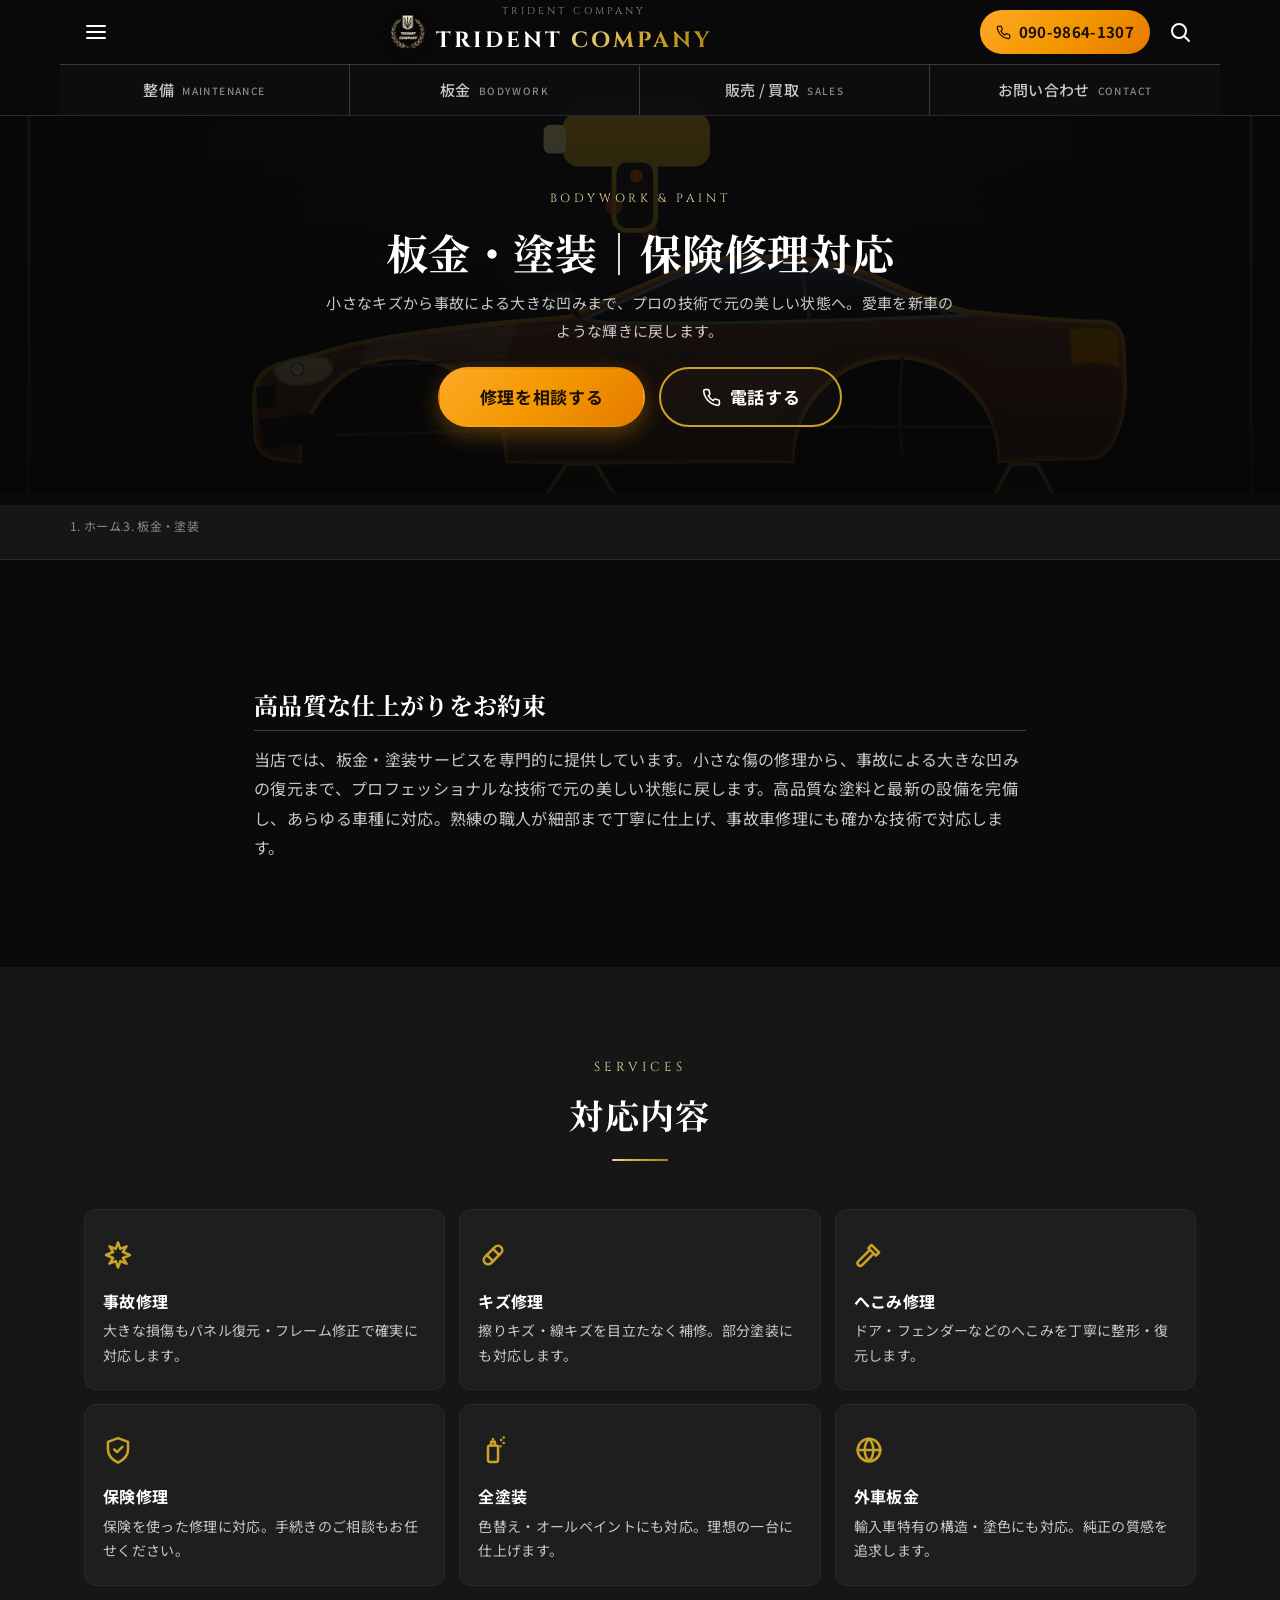
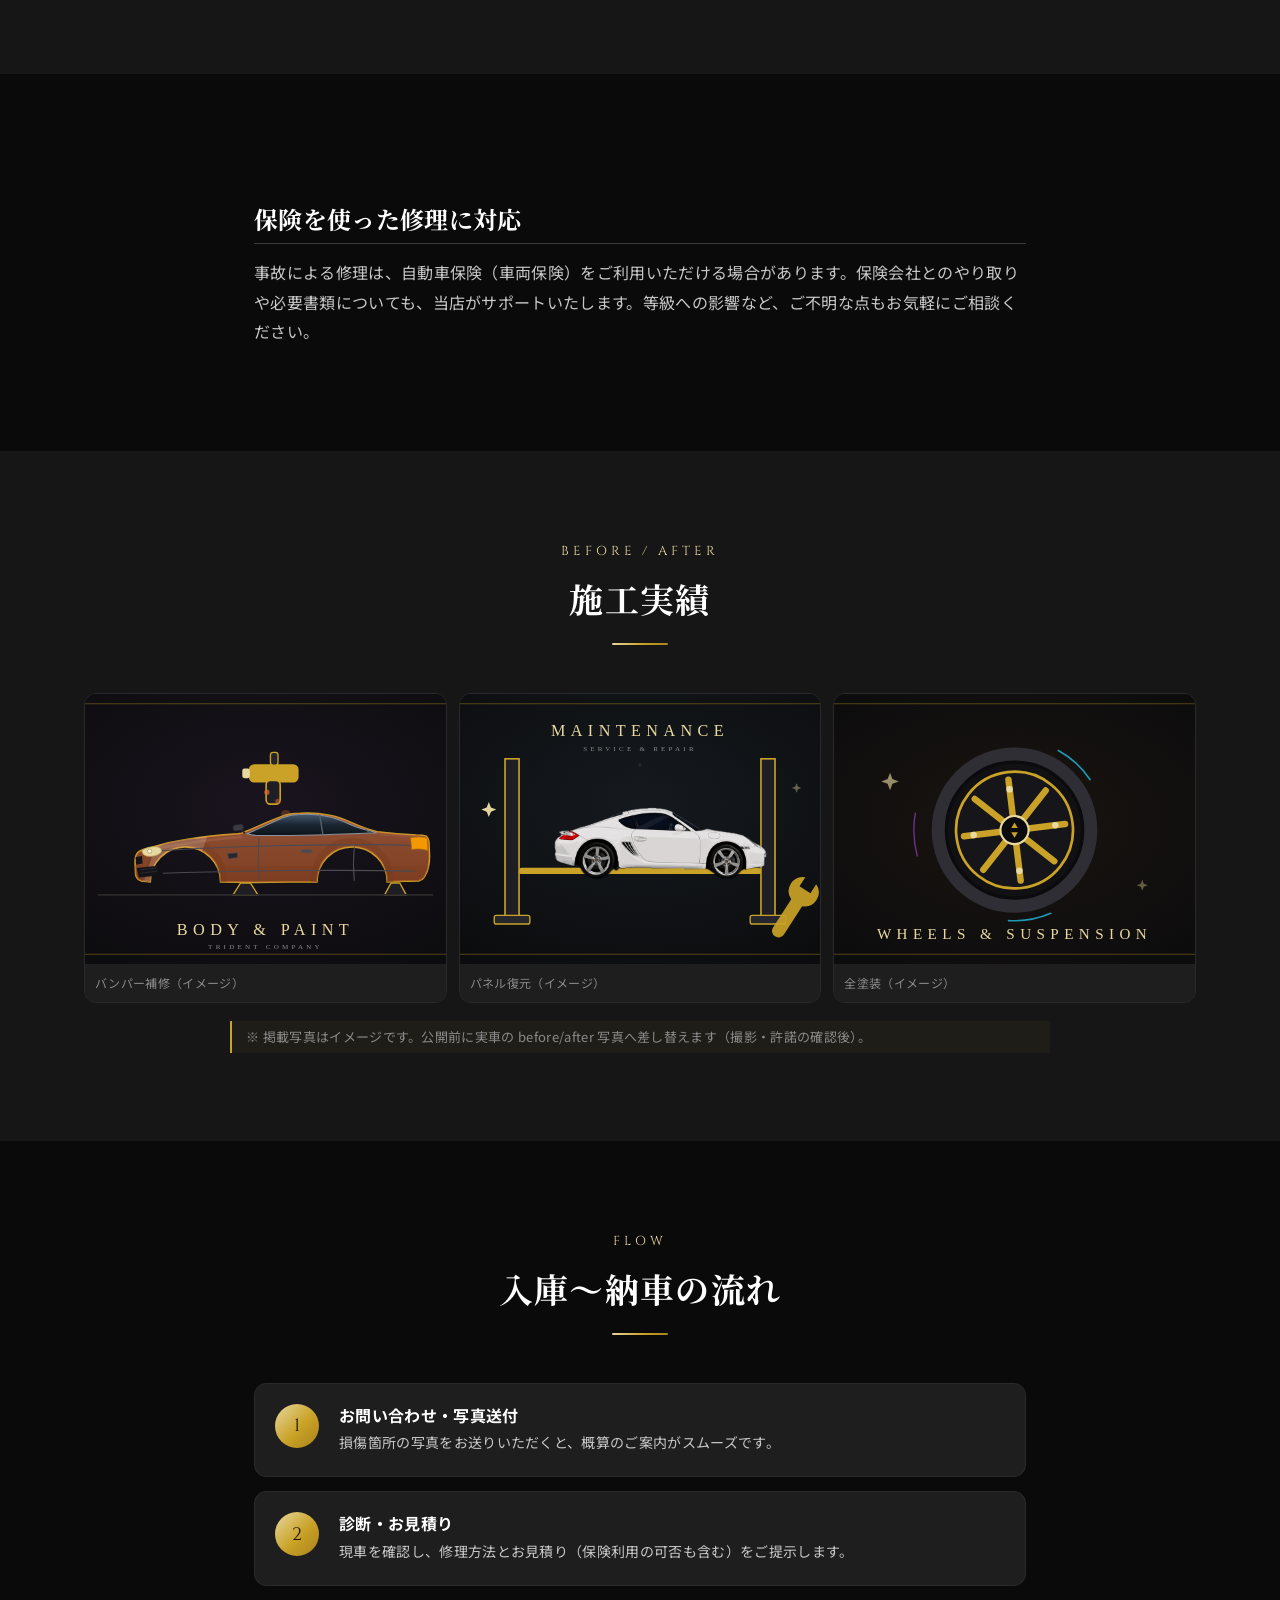
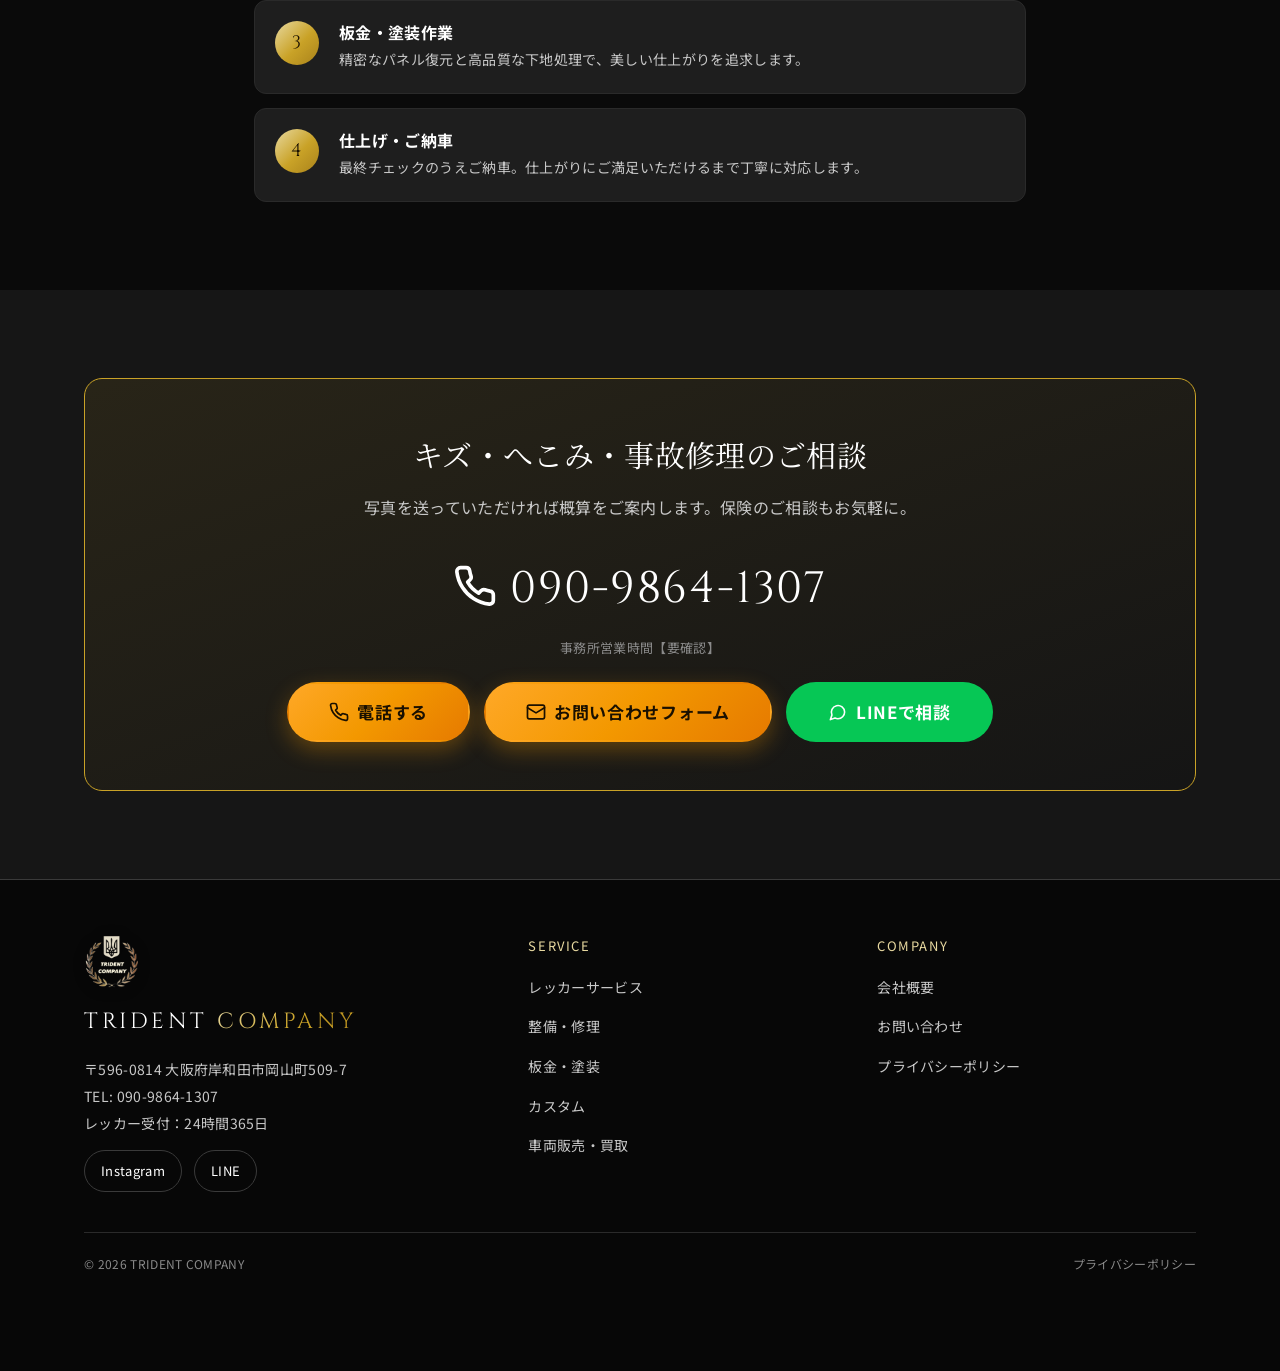
==== commit cda68607: "sales-2を納車グッジョブシーン（86イラスト）に刷新、MR2を左向き＋シャイン復活、画像キャッシュバスター追加 Co-Authored-By: Claude Fable 5 <noreply@a" ====
--- a/bodywork/index.html
+++ b/bodywork/index.html
@@ -15,7 +15,7 @@
 <header class="site-header">
   <div class="header-bar">
     <button class="icon-btn" data-drawer-open aria-label="メニューを開く" aria-expanded="false" aria-controls="drawer"><svg viewBox="0 0 24 24" fill="none" stroke="currentColor" stroke-width="2"><path d="M3 6h18M3 12h18M3 18h18" stroke-linecap="round"/></svg></button>
-    <a href="../index.html" class="header-logo" aria-label="TRIDENT COMPANY トップへ"><img src="../assets/img/logo.png" alt="TRIDENT COMPANY エンブレム" class="header-emblem" width="36" height="36"><span class="header-logo__text"><span class="header-logo__sub">TRIDENT COMPANY</span><span class="header-logo__main"><span class="t">TRIDENT</span> <span class="c">COMPANY</span></span></span></a>
+    <a href="../index.html" class="header-logo" aria-label="TRIDENT COMPANY トップへ"><img src="../assets/img/logo.png?v=20260720" alt="TRIDENT COMPANY エンブレム" class="header-emblem" width="36" height="36"><span class="header-logo__text"><span class="header-logo__sub">TRIDENT COMPANY</span><span class="header-logo__main"><span class="t">TRIDENT</span> <span class="c">COMPANY</span></span></span></a>
     <a href="tel:09098641307" class="header-tel"><span class="icn icn--tel" aria-hidden="true"></span> 090-9864-1307</a>
     <button class="icon-btn" aria-label="サイト内検索"><svg viewBox="0 0 24 24" fill="none" stroke="currentColor" stroke-width="2"><circle cx="11" cy="11" r="7"/><path d="M21 21l-4-4" stroke-linecap="round"/></svg></button>
   </div>
@@ -30,7 +30,7 @@
 <div class="drawer" id="drawer">
   <div class="drawer__overlay" data-drawer-close></div>
   <div class="drawer__panel" role="dialog" aria-label="メニュー">
-    <div class="drawer__head"><span class="drawer__brand"><img src="../assets/img/logo.png" alt="" class="header-emblem" width="28" height="28"><span class="header-logo__main"><span class="t">TRIDENT</span> <span class="c">COMPANY</span></span></span><button class="icon-btn" data-drawer-close aria-label="メニューを閉じる"><svg viewBox="0 0 24 24" fill="none" stroke="currentColor" stroke-width="2"><path d="M6 6l12 12M18 6L6 18" stroke-linecap="round"/></svg></button></div>
+    <div class="drawer__head"><span class="drawer__brand"><img src="../assets/img/logo.png?v=20260720" alt="" class="header-emblem" width="28" height="28"><span class="header-logo__main"><span class="t">TRIDENT</span> <span class="c">COMPANY</span></span></span><button class="icon-btn" data-drawer-close aria-label="メニューを閉じる"><svg viewBox="0 0 24 24" fill="none" stroke="currentColor" stroke-width="2"><path d="M6 6l12 12M18 6L6 18" stroke-linecap="round"/></svg></button></div>
     <ul class="drawer__nav">
       <li><a href="../towing/index.html">レッカーサービス</a></li>
       <li><a href="../maintenance/index.html">整備・修理</a></li>
@@ -47,7 +47,7 @@
 <main class="has-fixed-header">
 
   <section class="page-hero">
-    <div class="page-hero__bg"><img src="../assets/img/bodywork.svg" alt="板金塗装のイメージ"></div>
+    <div class="page-hero__bg"><img src="../assets/img/bodywork.svg?v=20260720" alt="板金塗装のイメージ"></div>
     <div class="page-hero__inner container">
       <span class="page-hero__en">Bodywork & Paint</span>
       <h1 class="page-hero__title">板金・塗装｜保険修理対応</h1>
@@ -91,9 +91,9 @@
       <div class="sec-head"><span class="sec-head__en">Before / After</span><h2 class="sec-head__ja">施工実績</h2><div class="sec-head__divider"></div></div>
       <!-- before/after ギャラリーは採否・写真許諾を確認のうえ実車写真に差替（検討事項 C-2 / F-4） -->
       <div class="gallery reveal">
-        <figure><img src="../assets/img/bodywork.svg" alt="施工実績"><figcaption>バンパー補修（イメージ）</figcaption></figure>
-        <figure><img src="../assets/img/maintenance.svg" alt="施工実績"><figcaption>パネル復元（イメージ）</figcaption></figure>
-        <figure><img src="../assets/img/custom-2.svg" alt="施工実績"><figcaption>全塗装（イメージ）</figcaption></figure>
+        <figure><img src="../assets/img/bodywork.svg?v=20260720" alt="施工実績"><figcaption>バンパー補修（イメージ）</figcaption></figure>
+        <figure><img src="../assets/img/maintenance.svg?v=20260720" alt="施工実績"><figcaption>パネル復元（イメージ）</figcaption></figure>
+        <figure><img src="../assets/img/custom-2.svg?v=20260720" alt="施工実績"><figcaption>全塗装（イメージ）</figcaption></figure>
       </div>
       <p class="note" style="max-width:820px;margin:18px auto 0">※ 掲載写真はイメージです。公開前に実車の before/after 写真へ差し替えます（撮影・許諾の確認後）。</p>
     </div>
@@ -132,7 +132,7 @@
 <footer class="site-footer">
   <div class="container">
     <div class="footer-grid">
-      <div><img src="../assets/img/logo.png" alt="TRIDENT COMPANY エンブレム" class="footer-emblem" width="56" height="56"><div class="footer-logo"><span class="t">TRIDENT</span> <span class="c">COMPANY</span></div><div class="footer-info">〒596-0814 大阪府岸和田市岡山町509-7<br>TEL: <a href="tel:09098641307">090-9864-1307</a><br>レッカー受付：24時間365日</div><div class="footer-sns"><a href="https://www.instagram.com/car_20555/" target="_blank" rel="noopener">Instagram</a><a href="#" data-line>LINE</a></div></div>
+      <div><img src="../assets/img/logo.png?v=20260720" alt="TRIDENT COMPANY エンブレム" class="footer-emblem" width="56" height="56"><div class="footer-logo"><span class="t">TRIDENT</span> <span class="c">COMPANY</span></div><div class="footer-info">〒596-0814 大阪府岸和田市岡山町509-7<br>TEL: <a href="tel:09098641307">090-9864-1307</a><br>レッカー受付：24時間365日</div><div class="footer-sns"><a href="https://www.instagram.com/car_20555/" target="_blank" rel="noopener">Instagram</a><a href="#" data-line>LINE</a></div></div>
       <div><div class="footer-col__title">SERVICE</div><ul class="footer-nav"><li><a href="../towing/index.html">レッカーサービス</a></li><li><a href="../maintenance/index.html">整備・修理</a></li><li><a href="../bodywork/index.html">板金・塗装</a></li><li><a href="../custom/index.html">カスタム</a></li><li><a href="../sales/index.html">車両販売・買取</a></li></ul></div>
       <div><div class="footer-col__title">COMPANY</div><ul class="footer-nav"><li><a href="../company/index.html">会社概要</a></li><li><a href="../contact/index.html">お問い合わせ</a></li><li><a href="../privacy/index.html">プライバシーポリシー</a></li></ul></div>
     </div>
--- a/assets/css/style.css
+++ b/assets/css/style.css
@@ -521,8 +521,8 @@
 .hero3d__streaks .s2 { top: 26%; width: 200px; --c: var(--neon-blue); --d: 2.3s; --w: .6s; height: 2px; }
 .hero3d__streaks .s3 { top: 36%; width: 380px; --c: var(--neon-magenta); --d: 1.9s; --w: 1.1s; }
 .hero3d__streaks .s4 { top: 9%; width: 180px; --c: var(--gold-light); --d: 2.6s; --w: .3s; height: 2px; }
-.hero3d__streaks .s5 { top: 47%; width: 260px; --c: var(--neon-cyan); --d: 1.5s; --w: 1.5s; height: 2px; }
-.hero3d__streaks .s6 { top: 55%; width: 320px; --c: var(--neon-blue); --d: 2.1s; --w: .9s; }
+.hero3d__streaks .s5 { top: 21%; width: 260px; --c: var(--neon-cyan); --d: 1.5s; --w: 1.5s; height: 2px; }
+.hero3d__streaks .s6 { top: 30%; width: 320px; --c: var(--neon-blue); --d: 2.1s; --w: .9s; }
 .hero3d__road {
   position: absolute; left: -22%; right: -22%; bottom: -16%; height: 56%;
   transform: rotateX(60deg); transform-origin: 50% 100%;
@@ -538,19 +538,22 @@
 }
 @keyframes hero-lane { to { background-position-x: -260px; } }
 .hero3d__lane--far { top: 8%; height: 4px; opacity: .25; }
-.hero3d__car {
-  position: absolute; left: 50%; bottom: 7%; width: min(680px, 82vw);
+.hero3d .hero3d__car {
+  position: absolute; left: 50%; bottom: 8%; width: min(620px, 78vw);
+  aspect-ratio: 1248 / 357;
   transform: translateX(-50%); z-index: 1;
-}
-.hero3d__car .wheel { animation: hero-wheel .38s linear infinite; transform-box: fill-box; transform-origin: center; }
+  filter: drop-shadow(0 26px 20px rgba(0,0,0,.6));
+  animation: hero-bob 1.3s ease-in-out infinite;
+}
+@keyframes hero-bob { 50% { transform: translateX(-50%) translateY(3px); } }
+.hero3d .hero3d__car img { position: absolute; width: 100%; height: auto; opacity: 1; }
+.hero3d .hero3d__body { left: 0; top: 0; }
+.hero3d .hero3d__car .hero3d__wheel { position: absolute; aspect-ratio: 1; animation: hero-wheel .6s linear infinite; }
+.hero3d .hero3d__car .hero3d__wheel--f { left: 72.28%; top: 50.70%; width: 12.82%; }
+.hero3d .hero3d__car .hero3d__wheel--r { left: 14.26%; top: 50.42%; width: 12.82%; }
 @keyframes hero-wheel { to { transform: rotate(360deg); } }
-.hero3d__car .body-bob { animation: hero-bob 1.3s ease-in-out infinite; }
-@keyframes hero-bob { 50% { transform: translateY(2.5px); } }
-.hero3d__car .speedline { stroke-dasharray: 70 110; animation: hero-speed .5s linear infinite; }
-@keyframes hero-speed { to { stroke-dashoffset: -180; } }
 @media (prefers-reduced-motion: reduce) {
-  .hero3d__streaks i, .hero3d__road, .hero3d__lane,
-  .hero3d__car .wheel, .hero3d__car .body-bob, .hero3d__car .speedline { animation: none; }
+  .hero3d__streaks i, .hero3d__road, .hero3d__lane, .hero3d__car, .hero3d__wheel { animation: none; }
 }
 
 /* ============================================================
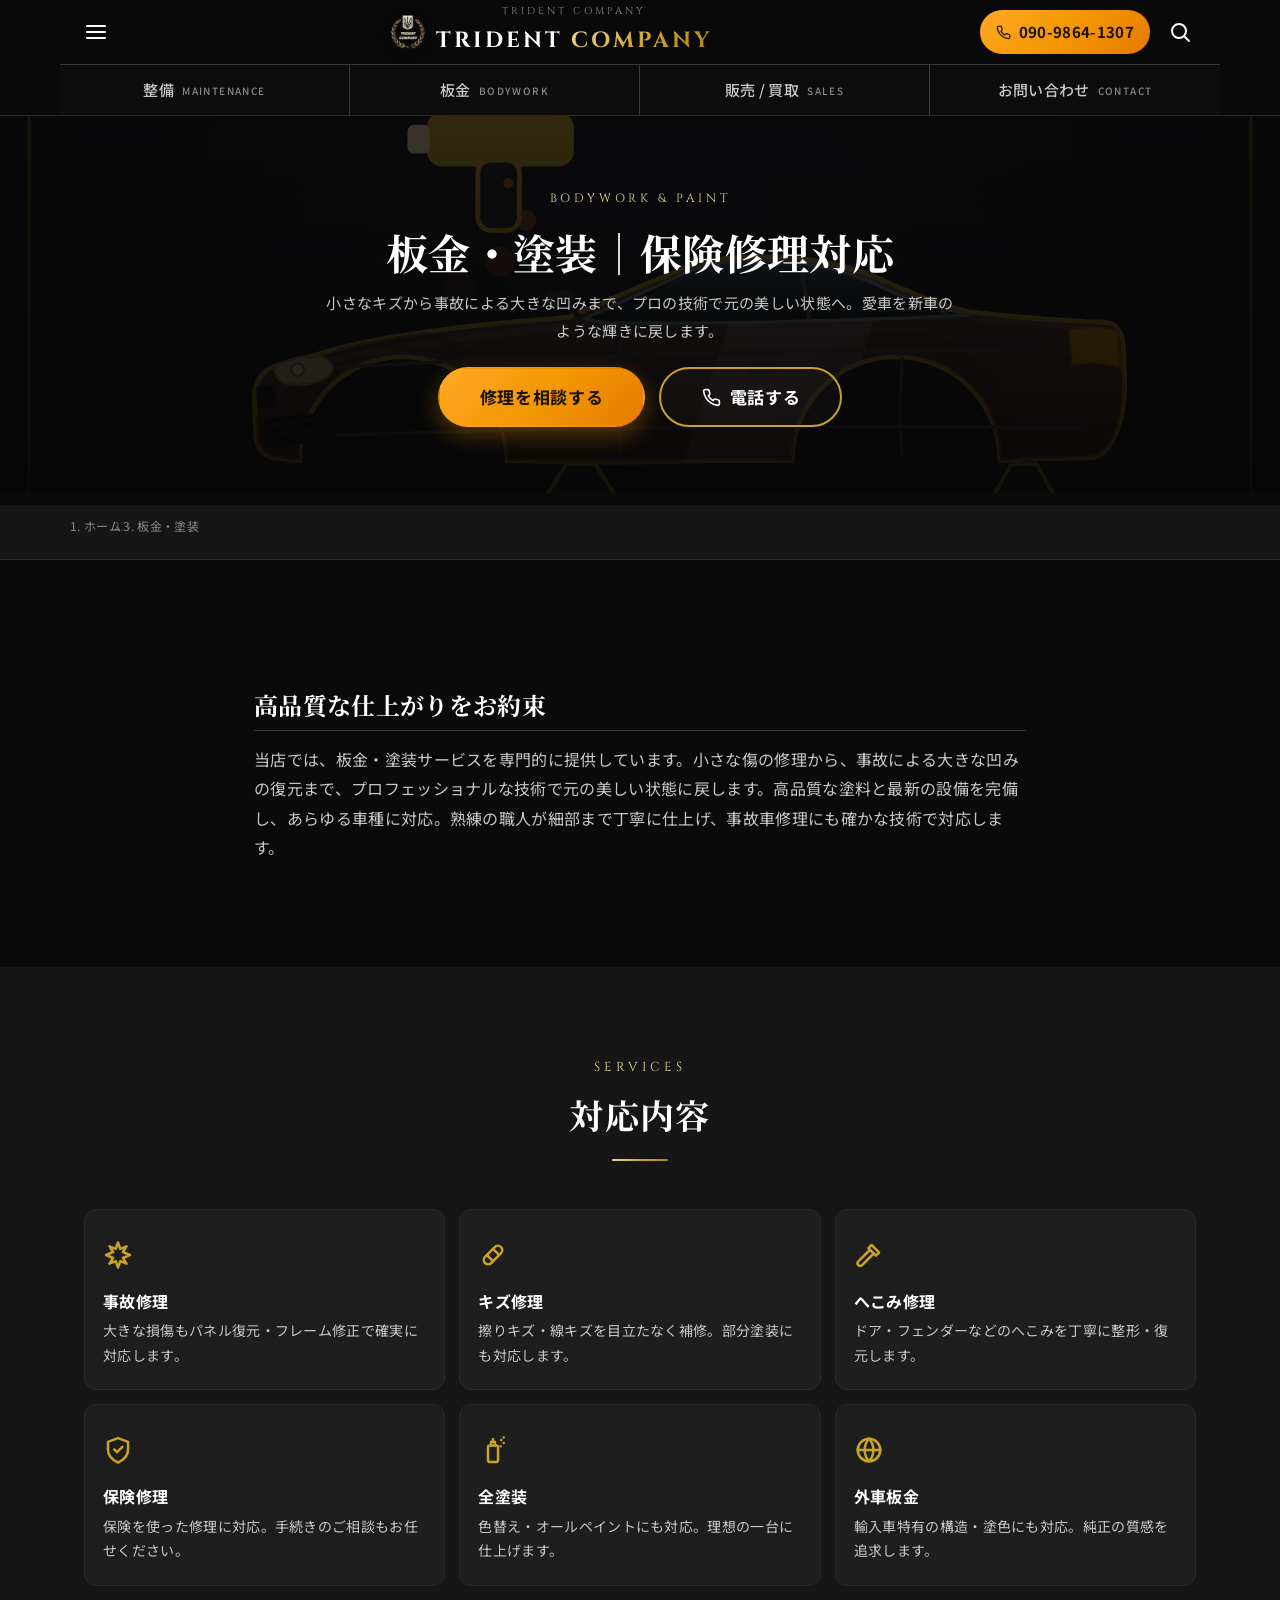
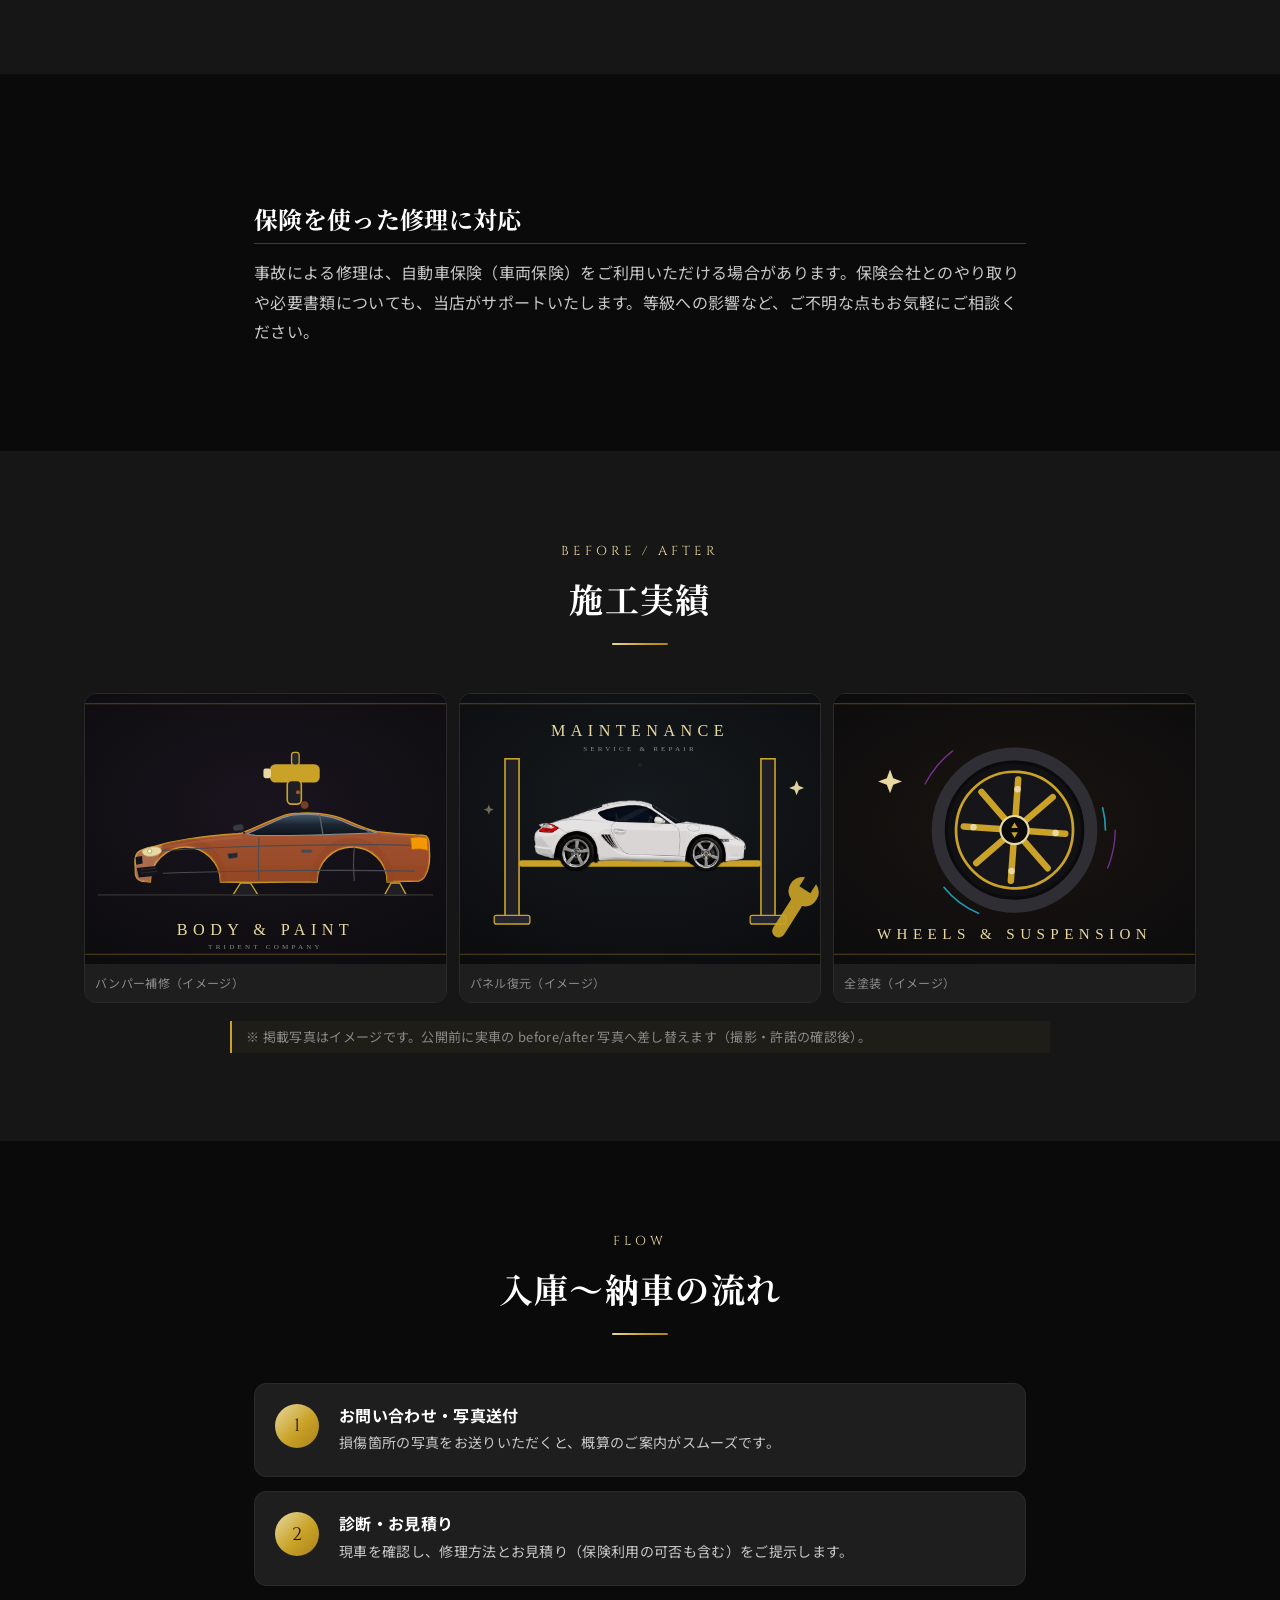
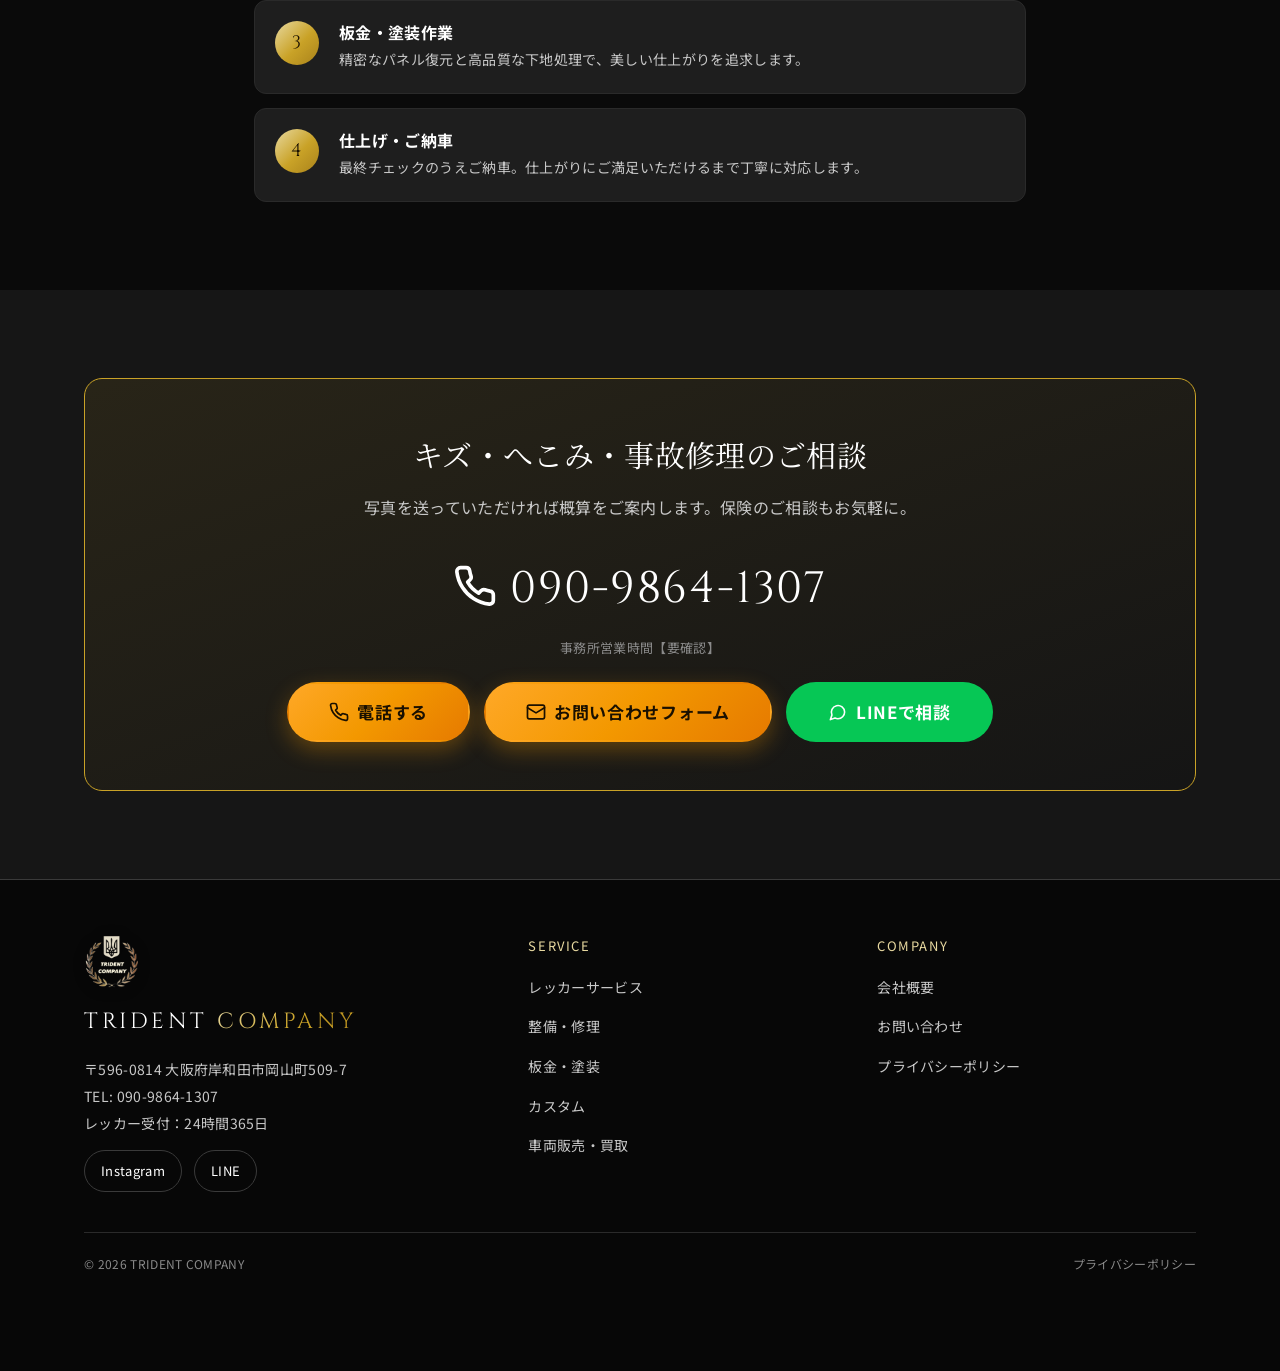
==== commit 9121f85f: "86をフラットなイラスト調に再生成、リフト上の987を中央に移動 Co-Authored-By: Claude Fable 5 <noreply@anthropic.com>" ====
--- a/bodywork/index.html
+++ b/bodywork/index.html
@@ -92,7 +92,7 @@
       <!-- before/after ギャラリーは採否・写真許諾を確認のうえ実車写真に差替（検討事項 C-2 / F-4） -->
       <div class="gallery reveal">
         <figure><img src="../assets/img/bodywork.svg?v=20260720" alt="施工実績"><figcaption>バンパー補修（イメージ）</figcaption></figure>
-        <figure><img src="../assets/img/maintenance.svg?v=20260720" alt="施工実績"><figcaption>パネル復元（イメージ）</figcaption></figure>
+        <figure><img src="../assets/img/maintenance.svg?v=20260720b" alt="施工実績"><figcaption>パネル復元（イメージ）</figcaption></figure>
         <figure><img src="../assets/img/custom-2.svg?v=20260720" alt="施工実績"><figcaption>全塗装（イメージ）</figcaption></figure>
       </div>
       <p class="note" style="max-width:820px;margin:18px auto 0">※ 掲載写真はイメージです。公開前に実車の before/after 写真へ差し替えます（撮影・許諾の確認後）。</p>
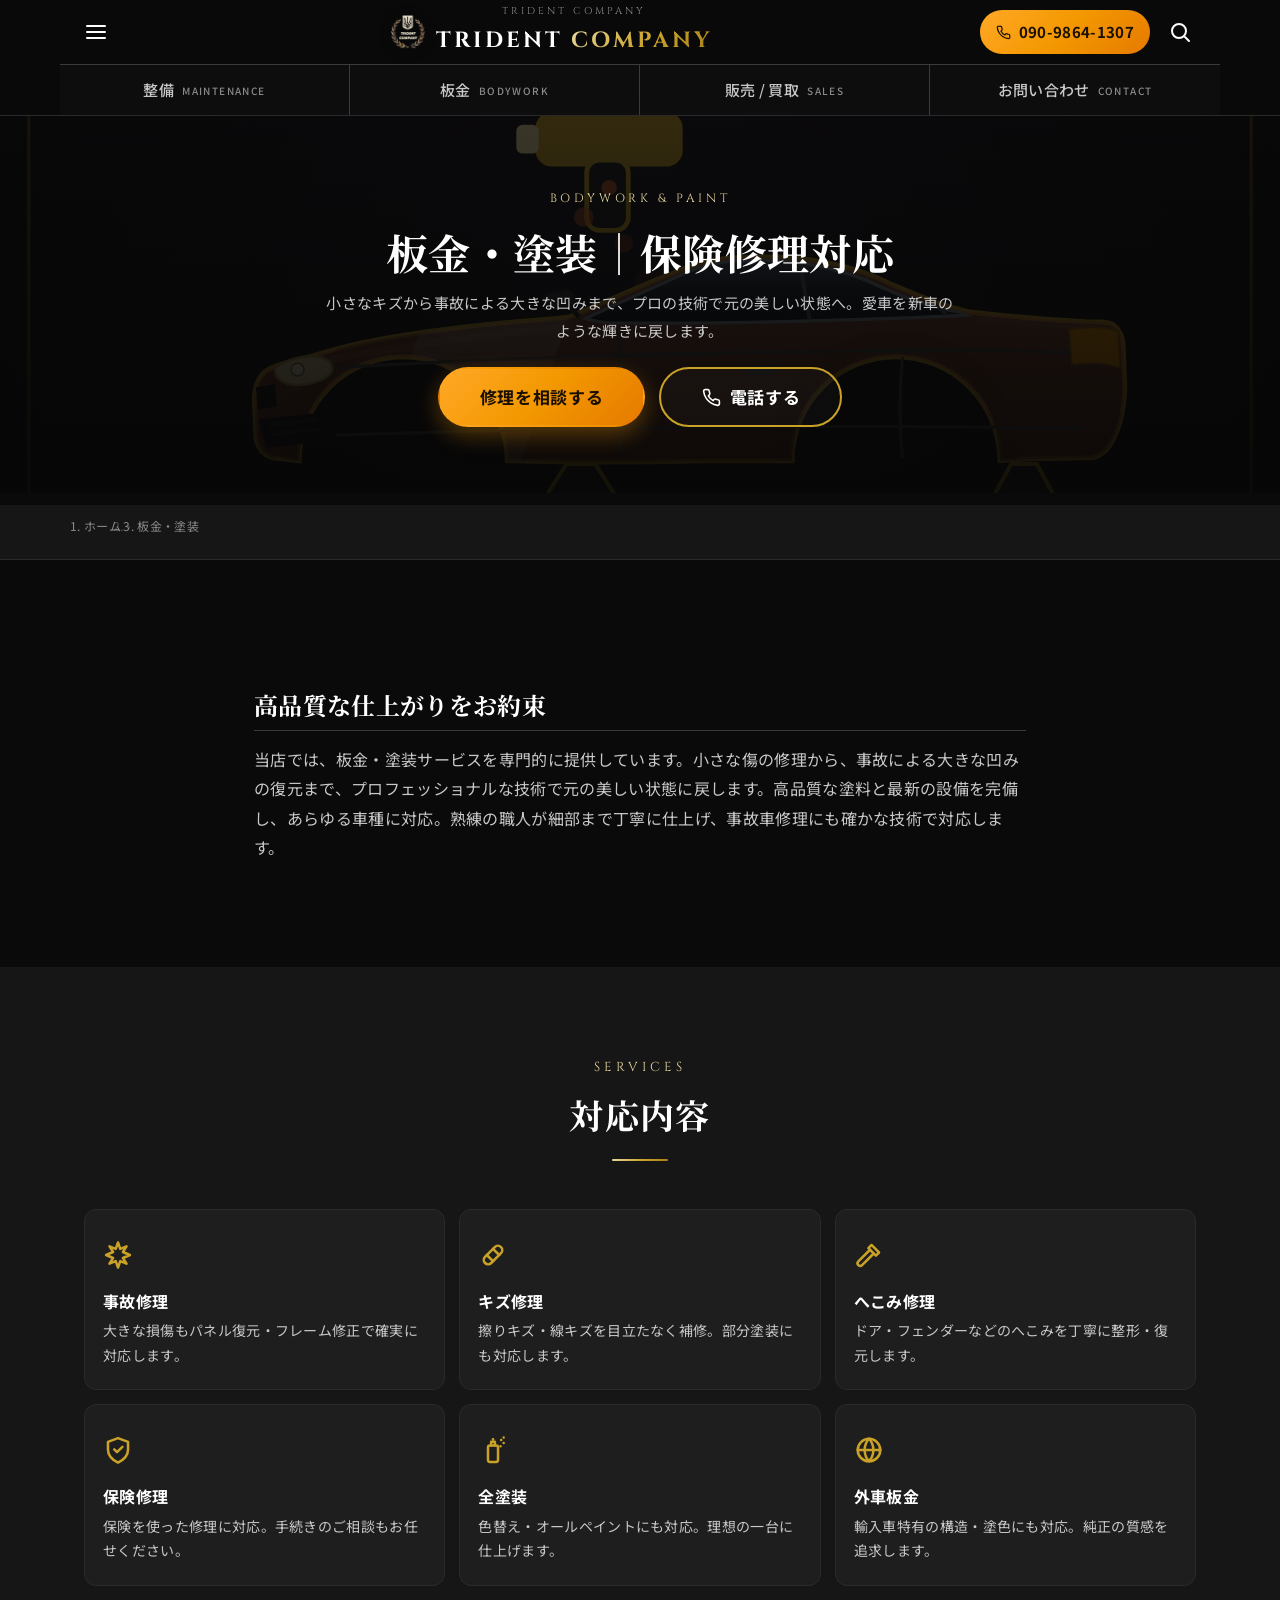
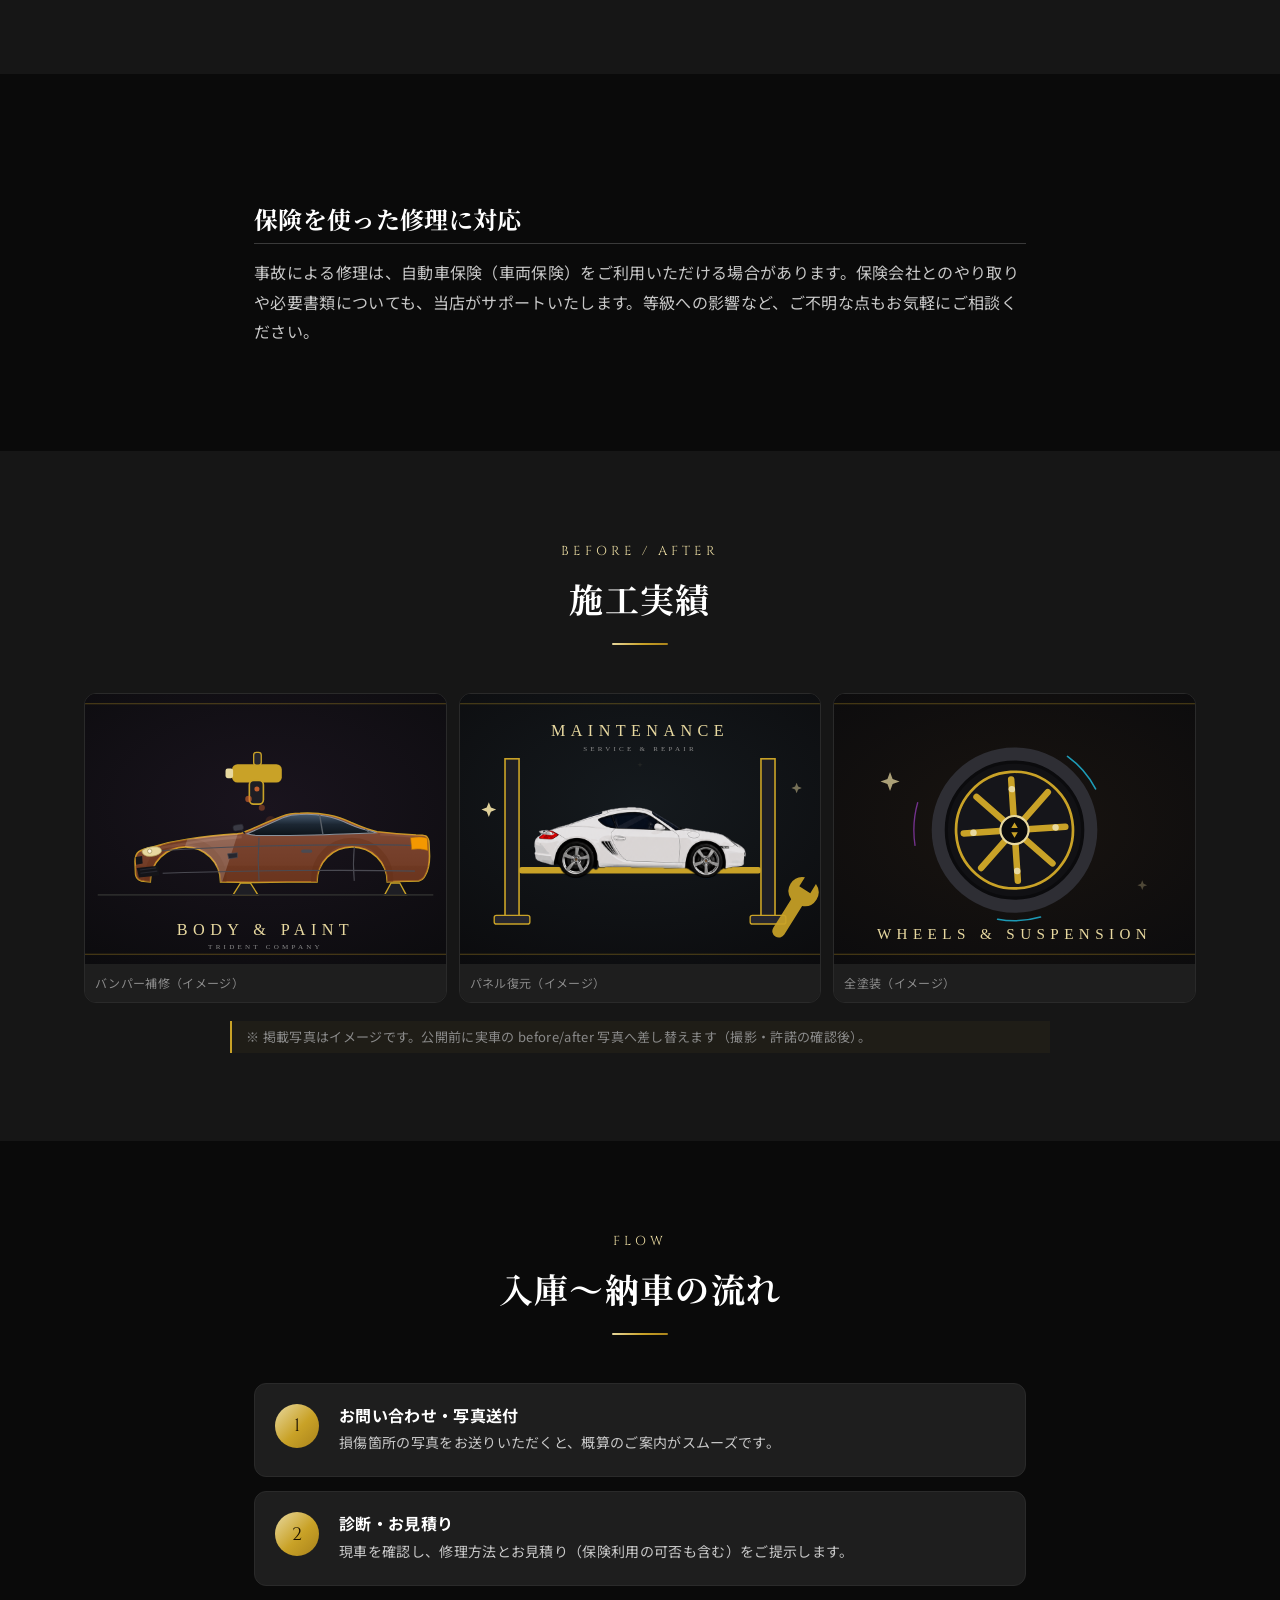
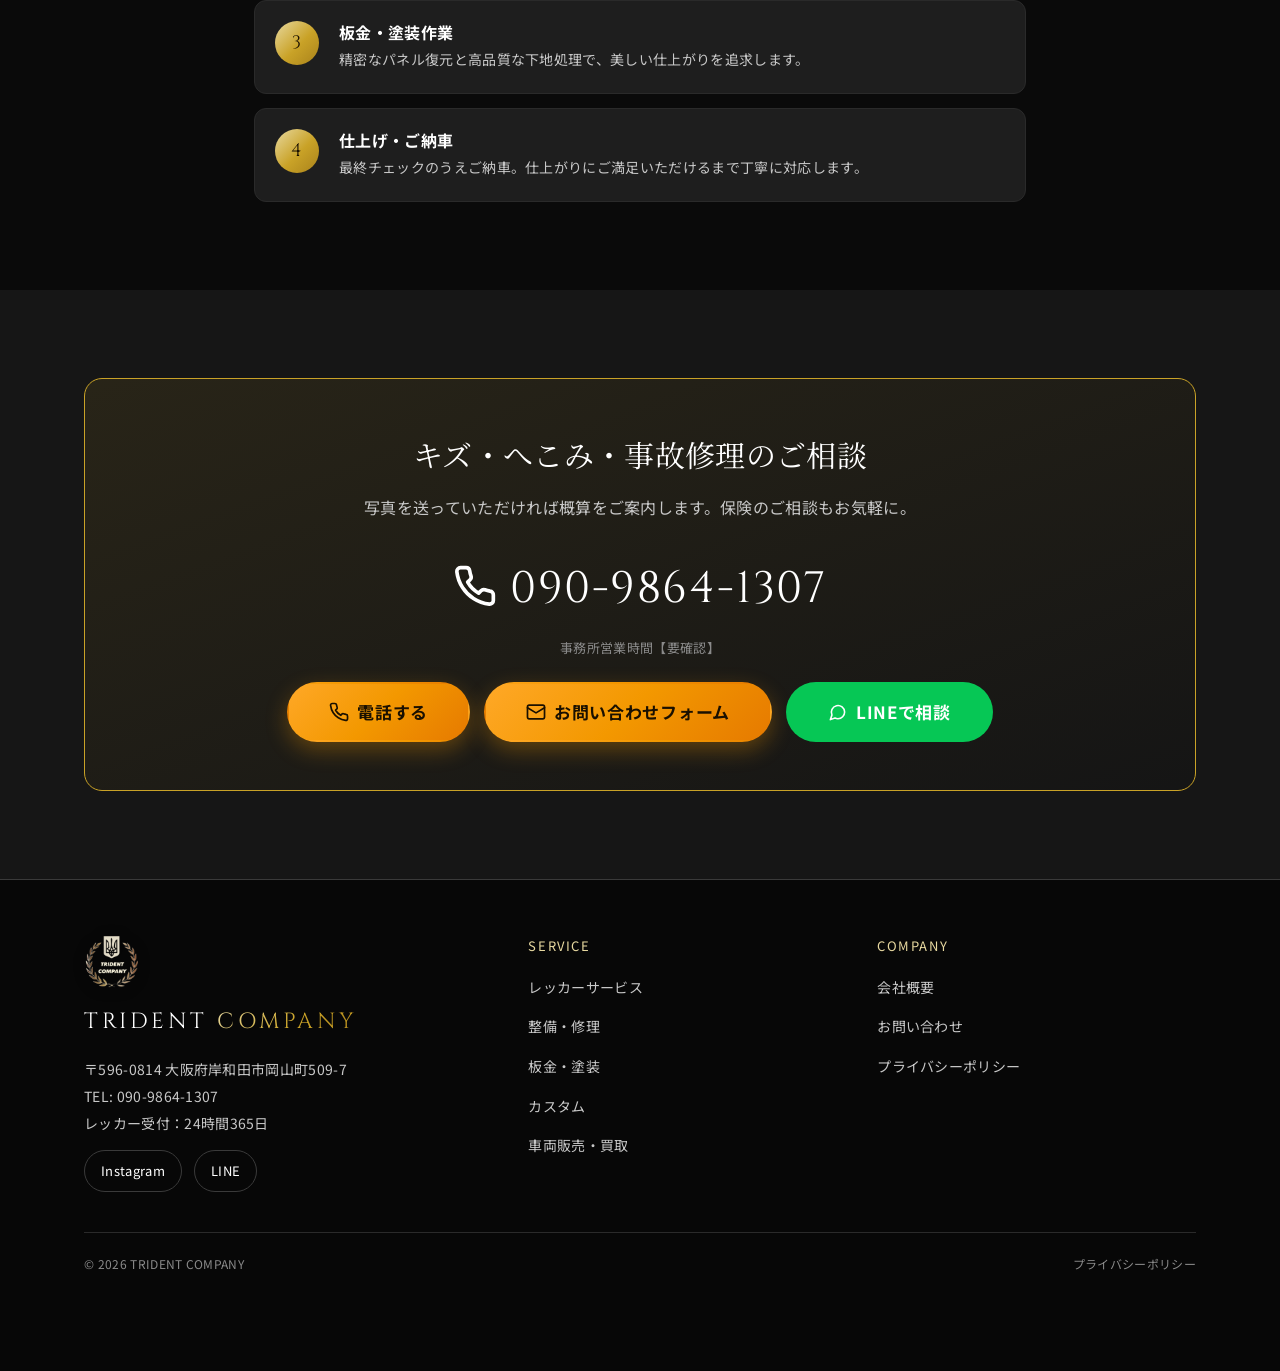
==== commit cabe4530: "全画像参照のキャッシュバスターをv=20260721に統一（古い86の表示残りを解消） Co-Authored-By: Claude Fable 5 <noreply@anthropic.com>" ====
--- a/bodywork/index.html
+++ b/bodywork/index.html
@@ -15,7 +15,7 @@
 <header class="site-header">
   <div class="header-bar">
     <button class="icon-btn" data-drawer-open aria-label="メニューを開く" aria-expanded="false" aria-controls="drawer"><svg viewBox="0 0 24 24" fill="none" stroke="currentColor" stroke-width="2"><path d="M3 6h18M3 12h18M3 18h18" stroke-linecap="round"/></svg></button>
-    <a href="../index.html" class="header-logo" aria-label="TRIDENT COMPANY トップへ"><img src="../assets/img/logo.png?v=20260720" alt="TRIDENT COMPANY エンブレム" class="header-emblem" width="36" height="36"><span class="header-logo__text"><span class="header-logo__sub">TRIDENT COMPANY</span><span class="header-logo__main"><span class="t">TRIDENT</span> <span class="c">COMPANY</span></span></span></a>
+    <a href="../index.html" class="header-logo" aria-label="TRIDENT COMPANY トップへ"><img src="../assets/img/logo.png?v=20260721" alt="TRIDENT COMPANY エンブレム" class="header-emblem" width="36" height="36"><span class="header-logo__text"><span class="header-logo__sub">TRIDENT COMPANY</span><span class="header-logo__main"><span class="t">TRIDENT</span> <span class="c">COMPANY</span></span></span></a>
     <a href="tel:09098641307" class="header-tel"><span class="icn icn--tel" aria-hidden="true"></span> 090-9864-1307</a>
     <button class="icon-btn" aria-label="サイト内検索"><svg viewBox="0 0 24 24" fill="none" stroke="currentColor" stroke-width="2"><circle cx="11" cy="11" r="7"/><path d="M21 21l-4-4" stroke-linecap="round"/></svg></button>
   </div>
@@ -30,7 +30,7 @@
 <div class="drawer" id="drawer">
   <div class="drawer__overlay" data-drawer-close></div>
   <div class="drawer__panel" role="dialog" aria-label="メニュー">
-    <div class="drawer__head"><span class="drawer__brand"><img src="../assets/img/logo.png?v=20260720" alt="" class="header-emblem" width="28" height="28"><span class="header-logo__main"><span class="t">TRIDENT</span> <span class="c">COMPANY</span></span></span><button class="icon-btn" data-drawer-close aria-label="メニューを閉じる"><svg viewBox="0 0 24 24" fill="none" stroke="currentColor" stroke-width="2"><path d="M6 6l12 12M18 6L6 18" stroke-linecap="round"/></svg></button></div>
+    <div class="drawer__head"><span class="drawer__brand"><img src="../assets/img/logo.png?v=20260721" alt="" class="header-emblem" width="28" height="28"><span class="header-logo__main"><span class="t">TRIDENT</span> <span class="c">COMPANY</span></span></span><button class="icon-btn" data-drawer-close aria-label="メニューを閉じる"><svg viewBox="0 0 24 24" fill="none" stroke="currentColor" stroke-width="2"><path d="M6 6l12 12M18 6L6 18" stroke-linecap="round"/></svg></button></div>
     <ul class="drawer__nav">
       <li><a href="../towing/index.html">レッカーサービス</a></li>
       <li><a href="../maintenance/index.html">整備・修理</a></li>
@@ -47,7 +47,7 @@
 <main class="has-fixed-header">
 
   <section class="page-hero">
-    <div class="page-hero__bg"><img src="../assets/img/bodywork.svg?v=20260720" alt="板金塗装のイメージ"></div>
+    <div class="page-hero__bg"><img src="../assets/img/bodywork.svg?v=20260721" alt="板金塗装のイメージ"></div>
     <div class="page-hero__inner container">
       <span class="page-hero__en">Bodywork & Paint</span>
       <h1 class="page-hero__title">板金・塗装｜保険修理対応</h1>
@@ -91,9 +91,9 @@
       <div class="sec-head"><span class="sec-head__en">Before / After</span><h2 class="sec-head__ja">施工実績</h2><div class="sec-head__divider"></div></div>
       <!-- before/after ギャラリーは採否・写真許諾を確認のうえ実車写真に差替（検討事項 C-2 / F-4） -->
       <div class="gallery reveal">
-        <figure><img src="../assets/img/bodywork.svg?v=20260720" alt="施工実績"><figcaption>バンパー補修（イメージ）</figcaption></figure>
-        <figure><img src="../assets/img/maintenance.svg?v=20260720b" alt="施工実績"><figcaption>パネル復元（イメージ）</figcaption></figure>
-        <figure><img src="../assets/img/custom-2.svg?v=20260720" alt="施工実績"><figcaption>全塗装（イメージ）</figcaption></figure>
+        <figure><img src="../assets/img/bodywork.svg?v=20260721" alt="施工実績"><figcaption>バンパー補修（イメージ）</figcaption></figure>
+        <figure><img src="../assets/img/maintenance.svg?v=20260721" alt="施工実績"><figcaption>パネル復元（イメージ）</figcaption></figure>
+        <figure><img src="../assets/img/custom-2.svg?v=20260721" alt="施工実績"><figcaption>全塗装（イメージ）</figcaption></figure>
       </div>
       <p class="note" style="max-width:820px;margin:18px auto 0">※ 掲載写真はイメージです。公開前に実車の before/after 写真へ差し替えます（撮影・許諾の確認後）。</p>
     </div>
@@ -132,7 +132,7 @@
 <footer class="site-footer">
   <div class="container">
     <div class="footer-grid">
-      <div><img src="../assets/img/logo.png?v=20260720" alt="TRIDENT COMPANY エンブレム" class="footer-emblem" width="56" height="56"><div class="footer-logo"><span class="t">TRIDENT</span> <span class="c">COMPANY</span></div><div class="footer-info">〒596-0814 大阪府岸和田市岡山町509-7<br>TEL: <a href="tel:09098641307">090-9864-1307</a><br>レッカー受付：24時間365日</div><div class="footer-sns"><a href="https://www.instagram.com/car_20555/" target="_blank" rel="noopener">Instagram</a><a href="#" data-line>LINE</a></div></div>
+      <div><img src="../assets/img/logo.png?v=20260721" alt="TRIDENT COMPANY エンブレム" class="footer-emblem" width="56" height="56"><div class="footer-logo"><span class="t">TRIDENT</span> <span class="c">COMPANY</span></div><div class="footer-info">〒596-0814 大阪府岸和田市岡山町509-7<br>TEL: <a href="tel:09098641307">090-9864-1307</a><br>レッカー受付：24時間365日</div><div class="footer-sns"><a href="https://www.instagram.com/car_20555/" target="_blank" rel="noopener">Instagram</a><a href="#" data-line>LINE</a></div></div>
       <div><div class="footer-col__title">SERVICE</div><ul class="footer-nav"><li><a href="../towing/index.html">レッカーサービス</a></li><li><a href="../maintenance/index.html">整備・修理</a></li><li><a href="../bodywork/index.html">板金・塗装</a></li><li><a href="../custom/index.html">カスタム</a></li><li><a href="../sales/index.html">車両販売・買取</a></li></ul></div>
       <div><div class="footer-col__title">COMPANY</div><ul class="footer-nav"><li><a href="../company/index.html">会社概要</a></li><li><a href="../contact/index.html">お問い合わせ</a></li><li><a href="../privacy/index.html">プライバシーポリシー</a></li></ul></div>
     </div>
